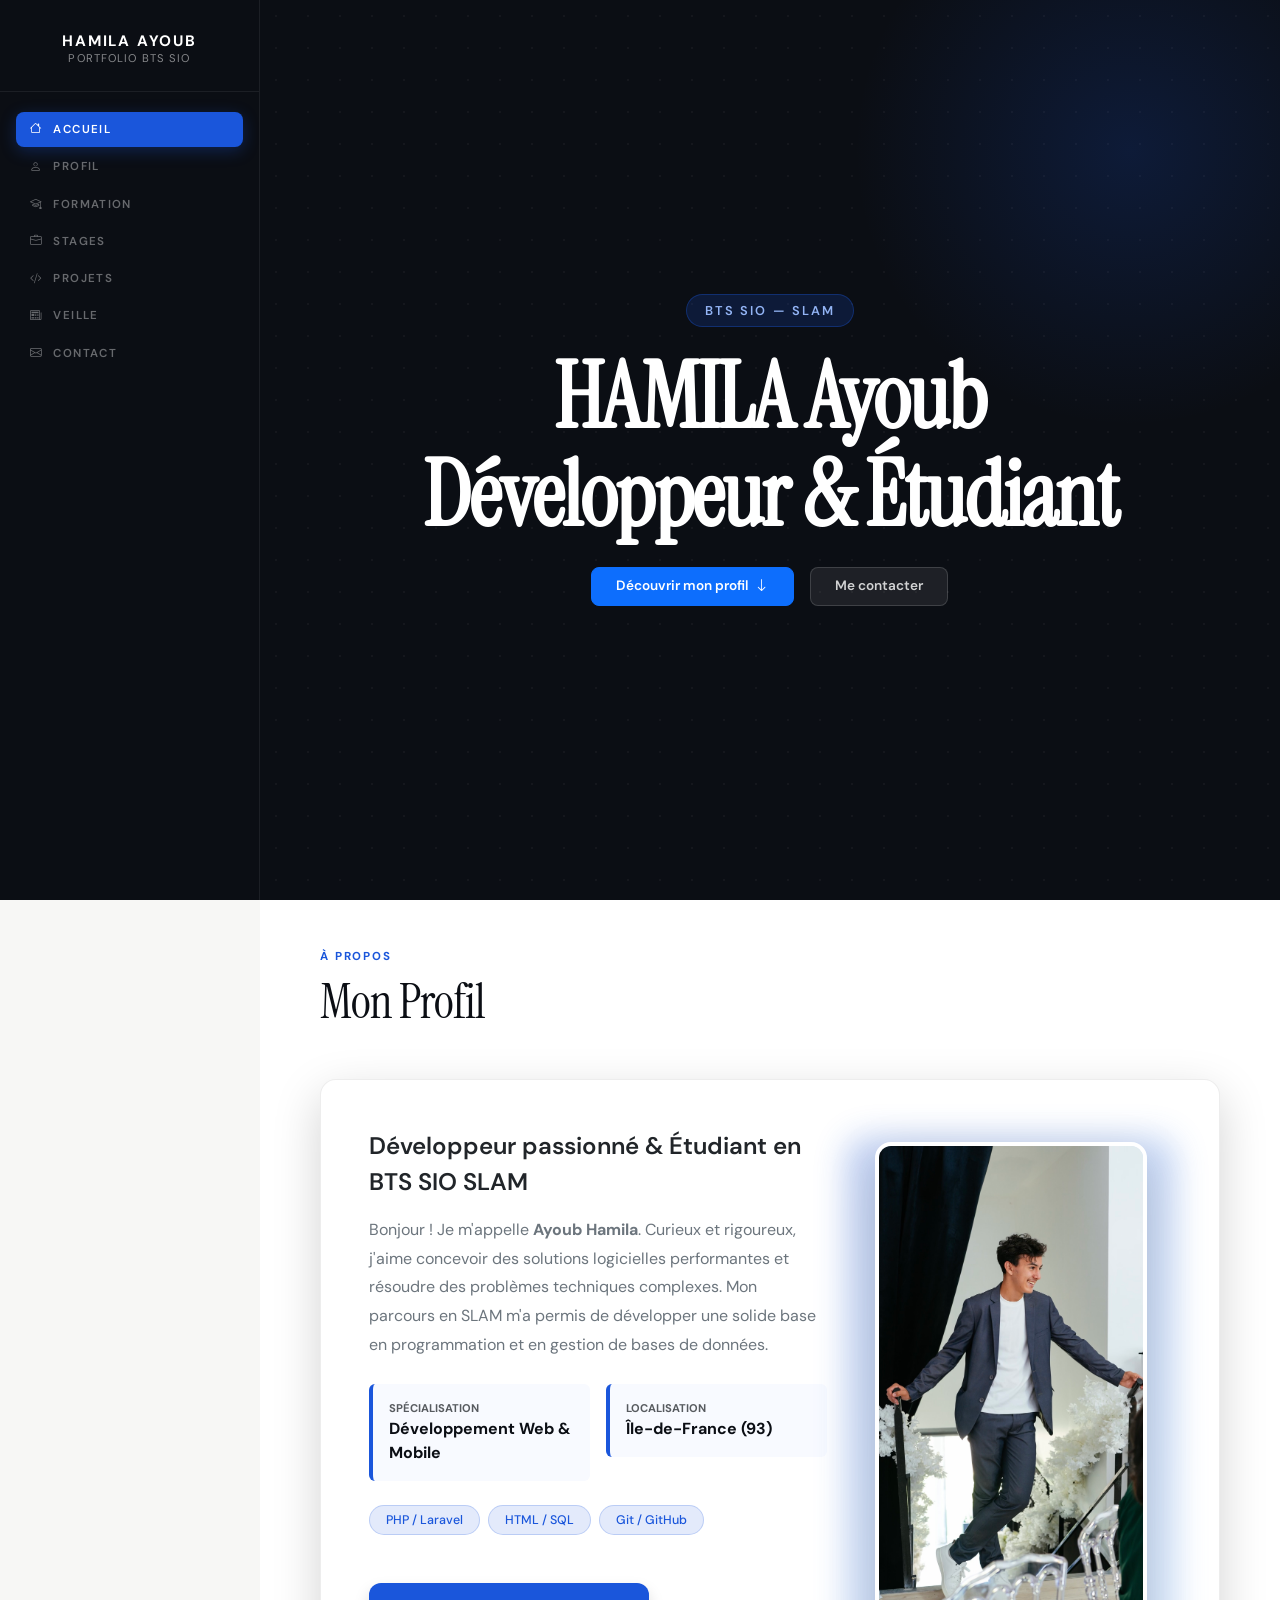
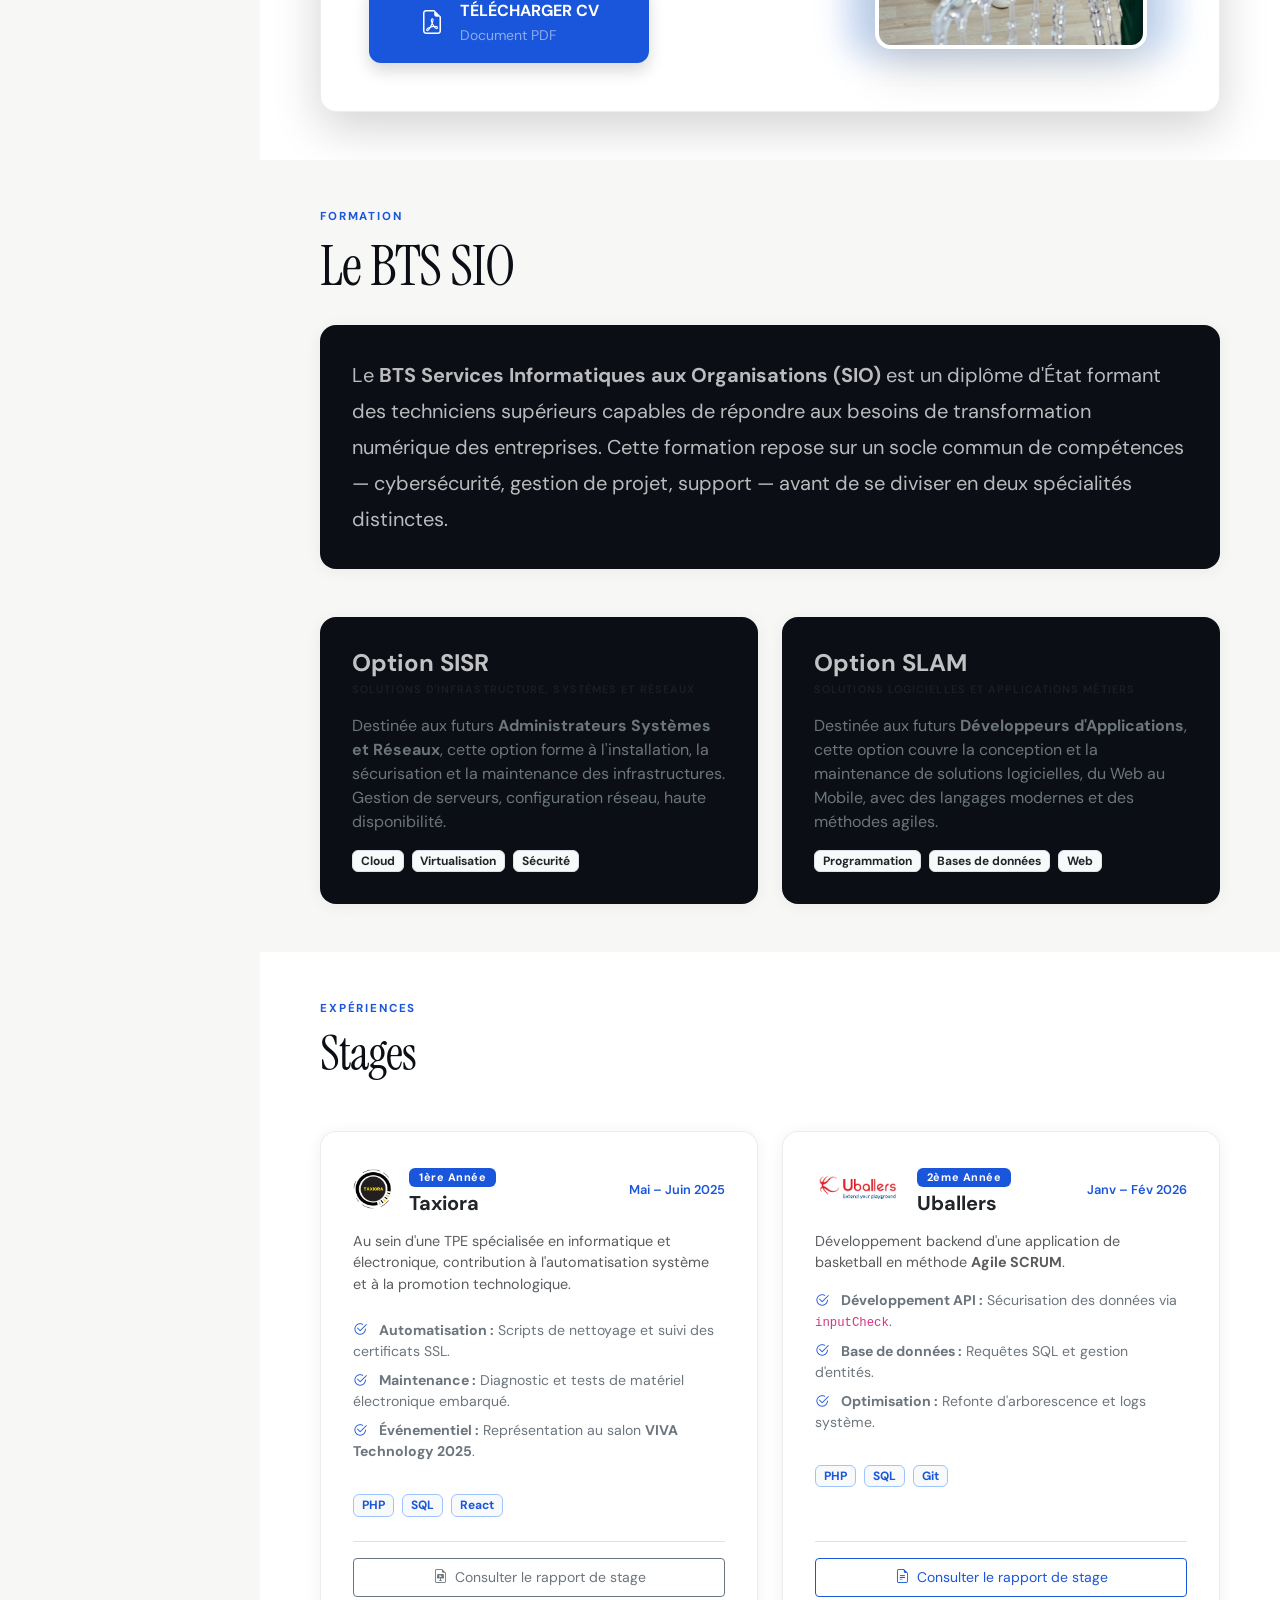
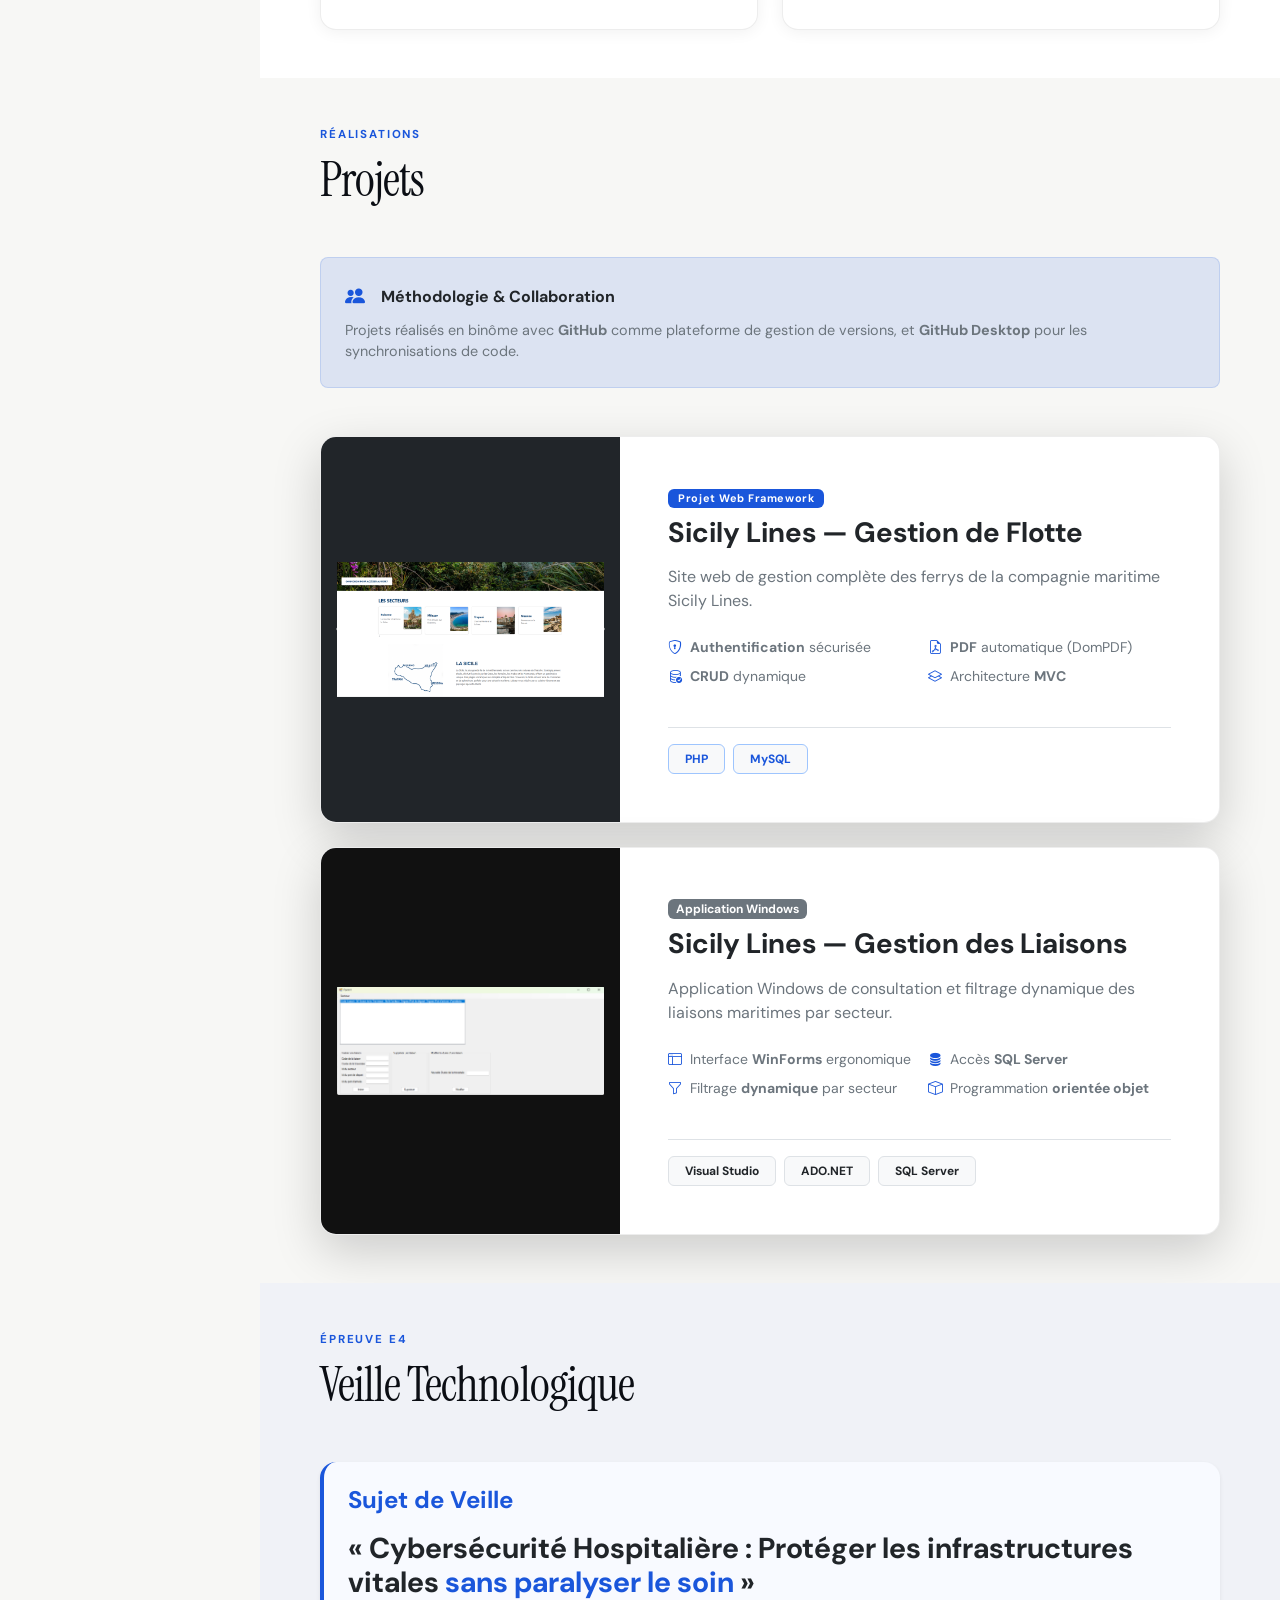
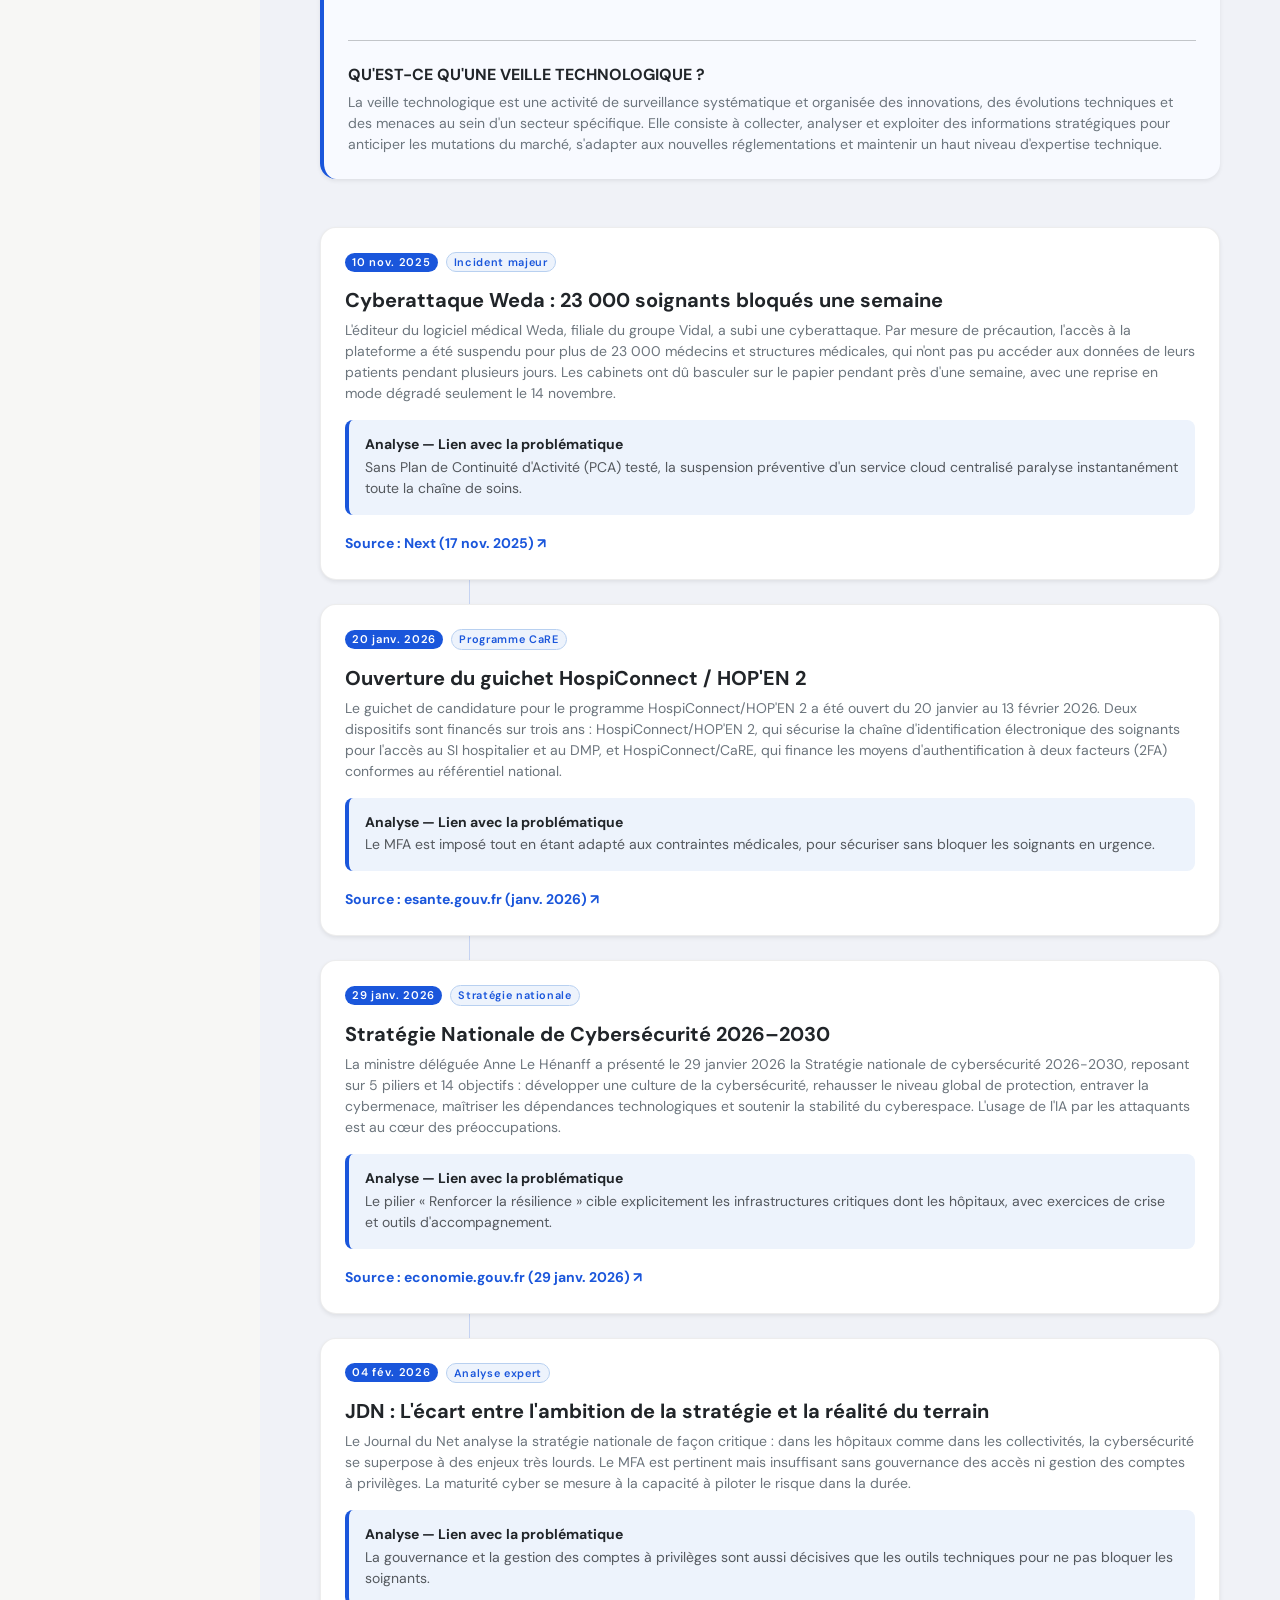
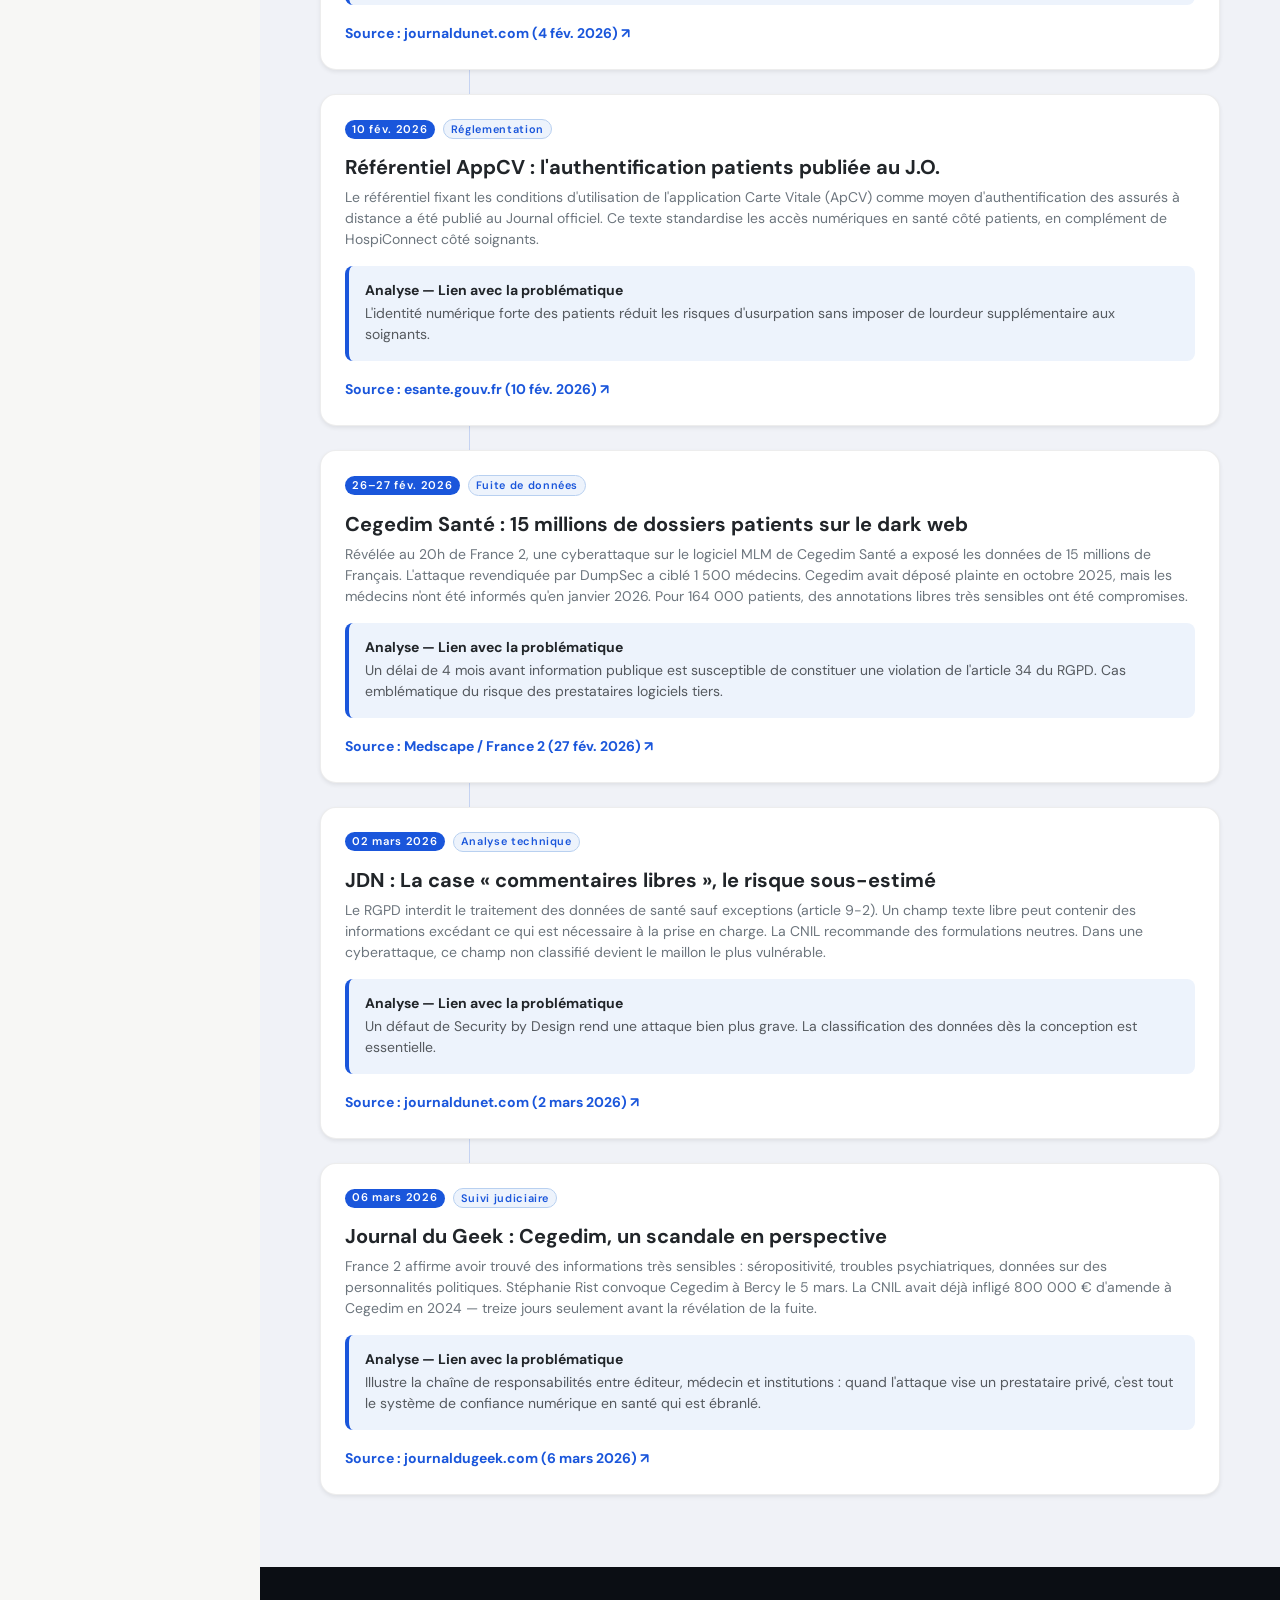
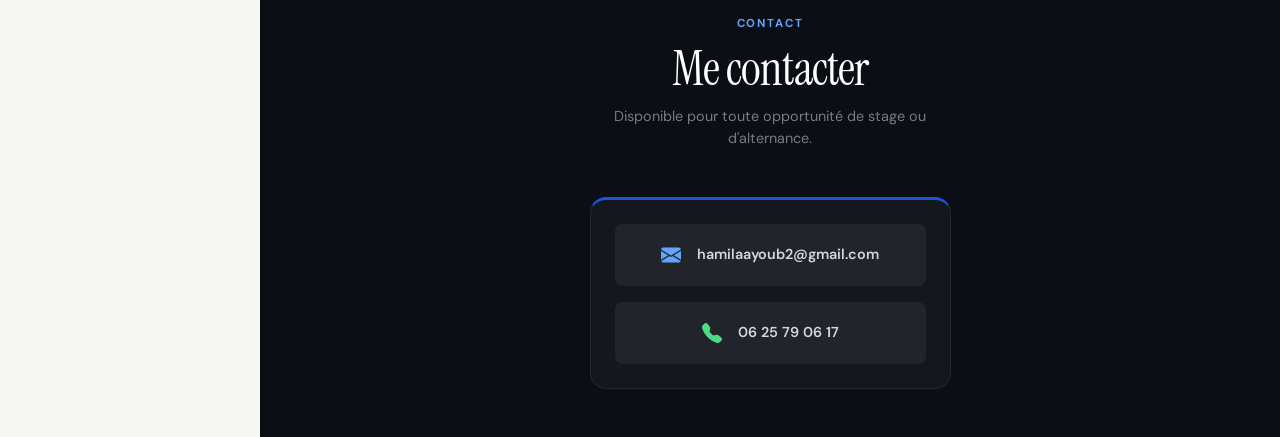
==== index.html @ b9af64cd "Ajout portfolio" ====
<!doctype html>
<html lang="fr">
<head>
    <meta charset="utf-8">
    <meta name="viewport" content="width=device-width, initial-scale=1">
    <title>Ayoub Hamila | Portfolio</title>
    <link href="https://cdn.jsdelivr.net/npm/bootstrap@5.3.3/dist/css/bootstrap.min.css" rel="stylesheet">
    <link rel="stylesheet" href="https://cdn.jsdelivr.net/npm/bootstrap-icons@1.11.3/font/bootstrap-icons.min.css">
    <link rel="stylesheet" href="style1.css">
</head>
<body>

<div class="container-fluid p-0">
    <div class="row g-0">

        <!-- ═══════════ SIDEBAR ═══════════ -->
        <nav class="col-md-3 col-lg-2 sidebar-vertical">
            <div class="p-4 text-center">
                <h2 class="text-white">HAMILA Ayoub</h2>
                <p class="text-white-50 mb-0" style="font-size:0.7rem; letter-spacing:0.1em; text-transform:uppercase;">Portfolio BTS SIO</p>
            </div>
            <ul class="nav flex-column px-3">
                <li class="nav-item"><a href="#accueil"      class="nav-link"><i class="bi bi-house"></i> Accueil</a></li>
                <li class="nav-item"><a href="#profil"       class="nav-link"><i class="bi bi-person"></i> Profil</a></li>
                <li class="nav-item"><a href="#presentation" class="nav-link"><i class="bi bi-mortarboard"></i> Formation</a></li>
                <li class="nav-item"><a href="#stages"       class="nav-link"><i class="bi bi-briefcase"></i> Stages</a></li>
                <li class="nav-item"><a href="#projets"      class="nav-link"><i class="bi bi-code-slash"></i> Projets</a></li>
                <li class="nav-item"><a href="#veille"       class="nav-link"><i class="bi bi-newspaper"></i> Veille</a></li>
                <li class="nav-item"><a href="#contact"      class="nav-link"><i class="bi bi-envelope"></i> Contact</a></li>
            </ul>
        </nav>

        <!-- ═══════════ MAIN ═══════════ -->
        <main class="col-md-9 col-lg-10 main-content">

            <!-- ─── ACCUEIL ─── -->
            <section id="accueil" class="d-flex align-items-center justify-content-center vh-100">
                <div class="text-center">
                    <p class="lead">BTS SIO — SLAM</p>
                    <h1 class="display-2 fw-bold">HAMILA Ayoub</h1>
                    <h1 class="display-2 fw-bold">Développeur & Étudiant</h1>
                    <div class="mt-4 d-flex gap-3 justify-content-center">
                        <a href="#profil" class="btn btn-primary px-4 py-2 rounded-3 fw-semibold" style="font-size:0.85rem;">
                            Découvrir mon profil <i class="bi bi-arrow-down ms-1"></i>
                        </a>
                        <a href="#contact" class="btn px-4 py-2 rounded-3 fw-semibold"
                           style="background:rgba(255,255,255,0.08); color:rgba(255,255,255,0.8); border:1px solid rgba(255,255,255,0.15); font-size:0.85rem;">
                            Me contacter
                        </a>
                    </div>
                </div>
            </section>

            <!-- ─── PROFIL ─── -->
            <section id="profil" class="p-5 section-fade">
                <div class="container">
                    <p class="text-uppercase fw-bold mb-2" style="font-size:0.72rem; letter-spacing:0.16em; color:var(--accent);">À propos</p>
                    <h2 class="display-5 fw-bold mb-5">Mon Profil</h2>

                    <div class="card-custom border-0 shadow-lg p-5 bg-white">
                        <div class="row align-items-center">
                            <div class="col-lg-7">
                                <p class="fs-4 text-dark mb-3 fw-semibold">
                                    Développeur passionné & Étudiant en BTS SIO SLAM
                                </p>
                                <p class="text-secondary leading-relaxed mb-4">
                                    Bonjour ! Je m'appelle <strong>Ayoub Hamila</strong>. Curieux et rigoureux, j'aime concevoir des solutions logicielles performantes et résoudre des problèmes techniques complexes. Mon parcours en SLAM m'a permis de développer une solide base en programmation et en gestion de bases de données.
                                </p>

                                <div class="row g-3 mb-4">
                                    <div class="col-sm-6">
                                        <div class="p-3 border-start border-primary border-4 bg-light rounded">
                                            <small class="text-muted d-block text-uppercase fw-bold" style="font-size:0.7rem;">Spécialisation</small>
                                            <span class="fw-bold">Développement Web & Mobile</span>
                                        </div>
                                    </div>
                                    <div class="col-sm-6">
                                        <div class="p-3 border-start border-primary border-4 bg-light rounded">
                                            <small class="text-muted d-block text-uppercase fw-bold" style="font-size:0.7rem;">Localisation</small>
                                            <span class="fw-bold">Île-de-France (93)</span>
                                        </div>
                                    </div>
                                </div>

                                <div class="mb-5">
                                    <div class="d-flex flex-wrap gap-2">
                                        <span class="badge rounded-pill bg-primary-subtle text-primary border border-primary-subtle px-3 py-2">PHP / Laravel</span>
                                        <span class="badge rounded-pill bg-primary-subtle text-primary border border-primary-subtle px-3 py-2">HTML / SQL</span>
                                        <span class="badge rounded-pill bg-primary-subtle text-primary border border-primary-subtle px-3 py-2">Git / GitHub</span>
                                    </div>
                                </div>

                                <a href="CV_Ayoub_Hamila.pdf" download="CV_Ayoub_Hamila.pdf"
                                   class="p-3 border rounded text-center shadow text-decoration-none btn-cv-custom"
                                   style="width:280px; display:inline-block;">
                                    <div class="d-flex align-items-center justify-content-center">
                                        <i class="bi bi-file-earmark-pdf text-white fs-4 me-3"></i>
                                        <div class="text-start">
                                            <span class="fw-bold d-block text-white fs-6">TÉLÉCHARGER CV</span>
                                            <small class="text-white-50">Document PDF</small>
                                        </div>
                                    </div>
                                </a>
                            </div>

                            <div class="col-lg-5 text-center mt-5 mt-lg-0">
                                <div class="profile-frame">
                                    <img src="DSC05213.jpg" alt="Ayoub Hamila"
                                         class="img-fluid rounded-4 shadow-lg border border-4 border-white"
                                         style="max-width:85%; height:auto;">
                                </div>
                            </div>
                        </div>
                    </div>
                </div>
            </section>

            <!-- ─── PRÉSENTATION ─── -->
            <section id="presentation" class="p-5 section-fade">
                <div class="container">
                    <p class="text-uppercase fw-bold mb-2" style="font-size:0.72rem; letter-spacing:0.16em; color:var(--accent);">Formation</p>
                    <h2 class="display-4 fw-bold mb-4">Le BTS SIO</h2>

                    <div class="card-custom mb-5">
                        <p class="fs-5 leading-relaxed mb-0">
                            Le <strong>BTS Services Informatiques aux Organisations (SIO)</strong> est un diplôme d'État formant des techniciens supérieurs capables de répondre aux besoins de transformation numérique des entreprises. Cette formation repose sur un socle commun de compétences — cybersécurité, gestion de projet, support — avant de se diviser en deux spécialités distinctes.
                        </p>
                    </div>

                    <div class="row g-4">
                        <div class="col-md-6">
                            <div class="card-custom h-100 border-start border-primary border-5">
                                <h3 class="h4 fw-bold mb-1">Option SISR</h3>
                                <p class="text-muted small mb-3 text-uppercase fw-semibold" style="font-size:0.68rem; letter-spacing:0.1em;">Solutions d'Infrastructure, Systèmes et Réseaux</p>
                                <p class="text-secondary">
                                    Destinée aux futurs <strong>Administrateurs Systèmes et Réseaux</strong>, cette option forme à l'installation, la sécurisation et la maintenance des infrastructures. Gestion de serveurs, configuration réseau, haute disponibilité.
                                </p>
                                <div class="mt-3 d-flex flex-wrap gap-2">
                                    <span class="badge bg-light text-dark border">Cloud</span>
                                    <span class="badge bg-light text-dark border">Virtualisation</span>
                                    <span class="badge bg-light text-dark border">Sécurité</span>
                                </div>
                            </div>
                        </div>
                        <div class="col-md-6">
                            <div class="card-custom h-100 border-start border-info border-5">
                                <h3 class="h4 fw-bold mb-1">Option SLAM</h3>
                                <p class="text-muted small mb-3 text-uppercase fw-semibold" style="font-size:0.68rem; letter-spacing:0.1em;">Solutions Logicielles et Applications Métiers</p>
                                <p class="text-secondary">
                                    Destinée aux futurs <strong>Développeurs d'Applications</strong>, cette option couvre la conception et la maintenance de solutions logicielles, du Web au Mobile, avec des langages modernes et des méthodes agiles.
                                </p>
                                <div class="mt-3 d-flex flex-wrap gap-2">
                                    <span class="badge bg-light text-dark border">Programmation</span>
                                    <span class="badge bg-light text-dark border">Bases de données</span>
                                    <span class="badge bg-light text-dark border">Web</span>
                                </div>
                            </div>
                        </div>
                    </div>
                </div>
            </section>

            <!-- ─── STAGES ─── -->
            <section id="stages" class="p-5 section-fade">
                <div class="container">
                    <p class="text-uppercase fw-bold mb-2" style="font-size:0.72rem; letter-spacing:0.16em; color:var(--accent);">Expériences</p>
                    <h2 class="display-5 fw-bold mb-5">Stages</h2>

                    <div class="row g-4">
                        <!-- Stage 1 -->
                        <div class="col-lg-6">
                            <div class="card-custom h-100 d-flex flex-column">
                                <div class="d-flex justify-content-between align-items-center mb-3">
                                    <div class="d-flex align-items-center gap-3">
                                        <img src="taxiora.png" alt="Taxiora" style="height:40px; width:auto; object-fit:contain;">
                                        <div>
                                            <span class="badge bg-primary mb-1">1ère Année</span>
                                            <h3 class="h5 fw-bold text-dark m-0">Taxiora</h3>
                                        </div>
                                    </div>
                                    <span class="text-primary fw-semibold" style="font-size:0.8rem;">Mai – Juin 2025</span>
                                </div>

                                <p class="text-muted mb-4" style="font-size:0.9rem;">
                                    Au sein d'une TPE spécialisée en informatique et électronique, contribution à l'automatisation système et à la promotion technologique.
                                </p>

                                <ul class="list-unstyled mb-4">
                                    <li class="mb-2 text-secondary" style="font-size:0.88rem;">
                                        <i class="bi bi-check2-circle text-primary me-2"></i>
                                        <strong>Automatisation :</strong> Scripts de nettoyage et suivi des certificats SSL.
                                    </li>
                                    <li class="mb-2 text-secondary" style="font-size:0.88rem;">
                                        <i class="bi bi-check2-circle text-primary me-2"></i>
                                        <strong>Maintenance :</strong> Diagnostic et tests de matériel électronique embarqué.
                                    </li>
                                    <li class="mb-2 text-secondary" style="font-size:0.88rem;">
                                        <i class="bi bi-check2-circle text-primary me-2"></i>
                                        <strong>Événementiel :</strong> Représentation au salon <strong>VIVA Technology 2025</strong>.
                                    </li>
                                </ul>

                                <div class="mb-4 d-flex flex-wrap gap-2">
                                    <span class="badge bg-light text-primary border border-primary-subtle px-2">PHP</span>
                                    <span class="badge bg-light text-primary border border-primary-subtle px-2">SQL</span>
                                    <span class="badge bg-light text-primary border border-primary-subtle px-2">React</span>
                                </div>

                                <div class="mt-auto pt-3 border-top">
                                    <a href="Presentation_Stage1_Ayoub.pdf" target="_blank"
                                       class="btn btn-outline-secondary btn-sm w-100 d-flex align-items-center justify-content-center gap-2 py-2">
                                        <i class="bi bi-file-earmark-slides"></i>
                                        Consulter le rapport de stage
                                    </a>
                                </div>
                            </div>
                        </div>

                        <!-- Stage 2 -->
                        <div class="col-lg-6">
                            <div class="card-custom h-100 d-flex flex-column">
                                <div class="d-flex justify-content-between align-items-center mb-3">
                                    <div class="d-flex align-items-center gap-3">
                                        <img src="uballers.png" alt="Uballers" style="height:40px; width:auto; object-fit:contain;">
                                        <div>
                                            <span class="badge bg-primary mb-1">2ème Année</span>
                                            <h3 class="h5 fw-bold text-dark m-0">Uballers</h3>
                                        </div>
                                    </div>
                                    <span class="text-primary fw-semibold" style="font-size:0.8rem;">Janv – Fév 2026</span>
                                </div>

                                <p class="text-muted mb-3" style="font-size:0.9rem;">
                                    Développement backend d'une application de basketball en méthode <strong>Agile SCRUM</strong>.
                                </p>

                                <ul class="list-unstyled mb-4">
                                    <li class="mb-2 text-secondary" style="font-size:0.88rem;">
                                        <i class="bi bi-check2-circle text-primary me-2"></i>
                                        <strong>Développement API :</strong> Sécurisation des données via <code>inputCheck</code>.
                                    </li>
                                    <li class="mb-2 text-secondary" style="font-size:0.88rem;">
                                        <i class="bi bi-check2-circle text-primary me-2"></i>
                                        <strong>Base de données :</strong> Requêtes SQL et gestion d'entités.
                                    </li>
                                    <li class="mb-2 text-secondary" style="font-size:0.88rem;">
                                        <i class="bi bi-check2-circle text-primary me-2"></i>
                                        <strong>Optimisation :</strong> Refonte d'arborescence et logs système.
                                    </li>
                                </ul>

                                <div class="mb-4 d-flex flex-wrap gap-2">
                                    <span class="badge bg-light text-primary border border-primary-subtle px-2">PHP</span>
                                    <span class="badge bg-light text-primary border border-primary-subtle px-2">SQL</span>
                                    <span class="badge bg-light text-primary border border-primary-subtle px-2">Git</span>
                                </div>

                                <div class="mt-auto pt-3 border-top">
                                    <a href="Rapport_de_stage2_Ayoub.pdf" target="_blank"
                                       class="btn btn-outline-primary btn-sm w-100 d-flex align-items-center justify-content-center gap-2 py-2">
                                        <i class="bi bi-file-earmark-text"></i>
                                        Consulter le rapport de stage
                                    </a>
                                </div>
                            </div>
                        </div>
                    </div>
                </div>
            </section>

            <!-- ─── PROJETS ─── -->
            <section id="projets" class="p-5 section-fade">
                <div class="container">
                    <p class="text-uppercase fw-bold mb-2" style="font-size:0.72rem; letter-spacing:0.16em; color:var(--accent);">Réalisations</p>
                    <h2 class="display-5 fw-bold mb-5">Projets</h2>

                    <!-- Bandeau collaboration -->
                    <div class="p-4 rounded-3 mb-5" style="background:var(--accent-soft); border:1px solid rgba(26,86,219,0.15);">
                        <div class="d-flex align-items-center gap-3 mb-2">
                            <i class="bi bi-people-fill text-primary fs-5"></i>
                            <h3 class="h6 fw-bold text-dark m-0">Méthodologie & Collaboration</h3>
                        </div>
                        <p class="text-secondary mb-0" style="font-size:0.9rem;">
                            Projets réalisés en binôme avec <strong>GitHub</strong> comme plateforme de gestion de versions, et <strong>GitHub Desktop</strong> pour les synchronisations de code.
                        </p>
                    </div>

                    <!-- Projet 1 -->
                    <div class="card-custom border-0 shadow-lg overflow-hidden mb-4" style="padding:0;">
                        <div class="row g-0">
                            <div class="col-lg-4 bg-dark p-0 d-flex flex-column justify-content-center" style="min-height:380px;">
                                <div id="carouselProject1" class="carousel slide h-100" data-bs-ride="carousel">
                                    <div class="carousel-inner h-100">
                                        <div class="carousel-item active h-100">
                                            <div class="d-flex align-items-center justify-content-center h-100 p-3">
                                                <img src="accueil.png" class="img-fluid" style="max-height:100%; width:auto; object-fit:contain;" alt="Accueil">
                                            </div>
                                        </div>
                                        <div class="carousel-item h-100">
                                            <div class="d-flex align-items-center justify-content-center h-100 p-3">
                                                <img src="login.png" class="img-fluid" style="max-height:100%; width:auto; object-fit:contain;" alt="Login">
                                            </div>
                                        </div>
                                        <div class="carousel-item h-100">
                                            <div class="d-flex align-items-center justify-content-center h-100 p-3">
                                                <img src="ferrys.png" class="img-fluid" style="max-height:100%; width:auto; object-fit:contain;" alt="Ferrys">
                                            </div>
                                        </div>
                                        <div class="carousel-item h-100">
                                            <div class="d-flex align-items-center justify-content-center h-100 p-3">
                                                <img src="ajout.png" class="img-fluid" style="max-height:100%; width:auto; object-fit:contain;" alt="Ajout">
                                            </div>
                                        </div>
                                    </div>
                                    <button class="carousel-control-prev" type="button" data-bs-target="#carouselProject1" data-bs-slide="prev">
                                        <span class="carousel-control-prev-icon"></span>
                                    </button>
                                    <button class="carousel-control-next" type="button" data-bs-target="#carouselProject1" data-bs-slide="next">
                                        <span class="carousel-control-next-icon"></span>
                                    </button>
                                </div>
                            </div>
                            <div class="col-lg-8 p-4 p-lg-5">
                                <span class="badge bg-primary mb-2">Projet Web Framework</span>
                                <h3 class="fw-bold text-dark mb-3">Sicily Lines — Gestion de Flotte</h3>
                                <p class="text-secondary mb-4">
                                    Site web de gestion complète des ferrys de la compagnie maritime Sicily Lines.
                                </p>
                                <div class="row g-3 mb-4">
                                    <div class="col-md-6">
                                        <ul class="list-unstyled small text-secondary">
                                            <li class="mb-2"><i class="bi bi-shield-lock text-primary me-2"></i><strong>Authentification</strong> sécurisée</li>
                                            <li class="mb-2"><i class="bi bi-database-check text-primary me-2"></i><strong>CRUD</strong> dynamique</li>
                                        </ul>
                                    </div>
                                    <div class="col-md-6">
                                        <ul class="list-unstyled small text-secondary">
                                            <li class="mb-2"><i class="bi bi-file-earmark-pdf text-primary me-2"></i><strong>PDF</strong> automatique (DomPDF)</li>
                                            <li class="mb-2"><i class="bi bi-layers text-primary me-2"></i>Architecture <strong>MVC</strong></li>
                                        </ul>
                                    </div>
                                </div>
                                <div class="d-flex flex-wrap gap-2 pt-3 border-top">
                                    <span class="badge bg-light text-primary border border-primary-subtle px-3 py-2">PHP</span>
                                    <span class="badge bg-light text-primary border border-primary-subtle px-3 py-2">MySQL</span>
                                </div>
                            </div>
                        </div>
                    </div>

                    <!-- Projet 2 -->
                    <div class="card-custom border-0 shadow-lg overflow-hidden" style="padding:0;">
                        <div class="row g-0">
                            <div class="col-lg-4 bg-dark p-0 d-flex flex-column justify-content-center" style="min-height:380px; background:#111 !important;">
                                <div id="carouselProject2" class="carousel slide h-100" data-bs-ride="carousel">
                                    <div class="carousel-inner h-100">
                                        <div class="carousel-item active h-100">
                                            <div class="d-flex align-items-center justify-content-center h-100 p-3">
                                                <img src="winForms.png" class="img-fluid" style="max-height:100%; width:auto; object-fit:contain;" alt="WinForms">
                                            </div>
                                        </div>
                                    </div>
                                </div>
                            </div>
                            <div class="col-lg-8 p-4 p-lg-5">
                                <span class="badge bg-secondary mb-2">Application Windows</span>
                                <h3 class="fw-bold text-dark mb-3">Sicily Lines — Gestion des Liaisons</h3>
                                <p class="text-secondary mb-4">
                                    Application Windows de consultation et filtrage dynamique des liaisons maritimes par secteur.
                                </p>
                                <div class="row g-3 mb-4">
                                    <div class="col-md-6">
                                        <ul class="list-unstyled small text-secondary">
                                            <li class="mb-2"><i class="bi bi-window-sidebar text-primary me-2"></i>Interface <strong>WinForms</strong> ergonomique</li>
                                            <li class="mb-2"><i class="bi bi-funnel text-primary me-2"></i>Filtrage <strong>dynamique</strong> par secteur</li>
                                        </ul>
                                    </div>
                                    <div class="col-md-6">
                                        <ul class="list-unstyled small text-secondary">
                                            <li class="mb-2"><i class="bi bi-database-fill text-primary me-2"></i>Accès <strong>SQL Server</strong></li>
                                            <li class="mb-2"><i class="bi bi-box text-primary me-2"></i>Programmation <strong>orientée objet</strong></li>
                                        </ul>
                                    </div>
                                </div>
                                <div class="d-flex flex-wrap gap-2 pt-3 border-top">
                                    <span class="badge bg-light text-dark border px-3 py-2">Visual Studio</span>
                                    <span class="badge bg-light text-dark border px-3 py-2">ADO.NET</span>
                                    <span class="badge bg-light text-dark border px-3 py-2">SQL Server</span>
                                </div>
                            </div>
                        </div>
                    </div>
                </div>
            </section>

            <!-- ─── VEILLE ─── -->
            <section id="veille" class="p-5 bg-light section-fade">
                <div class="container">
                    <p class="text-uppercase fw-bold mb-2" style="font-size:0.72rem; letter-spacing:0.16em; color:var(--accent);">Épreuve E4</p>
                    <h2 class="display-5 fw-bold mb-5">Veille Technologique</h2>
                    <div class="row g-4 mb-5">
                        <div class="col-lg-12">
                            <div class="card border-0 shadow-sm p-4 h-100 bg-white border-start border-primary border-4">
                                <h2 class="h4 fw-bold text-primary mb-3">Sujet de Veille</h2>
                                <p class="display-6 fw-bold text-dark mb-3" style="font-size:1.8rem;">
                                    « Cybersécurité Hospitalière : Protéger les infrastructures vitales <span class="text-primary">sans paralyser le soin</span> »
                                </p>
                                <hr class="my-4">
                                <h3 class="h6 fw-bold text-dark text-uppercase">Qu'est-ce qu'une veille technologique ?</h3>
                                <p class="text-secondary small mb-0">
                                    La veille technologique est une activité de surveillance systématique et organisée des innovations, des évolutions techniques et des menaces au sein d'un secteur spécifique. Elle consiste à collecter, analyser et exploiter des informations stratégiques pour anticiper les mutations du marché, s'adapter aux nouvelles réglementations et maintenir un haut niveau d'expertise technique.
                                </p>
                            </div>
                        </div>
                    </div>

                    <div class="timeline">

    <!-- SOURCE 1 -->
    <div class="card border-0 shadow-sm mb-4 overflow-hidden">
        <div class="p-4">
            <div class="d-flex align-items-center gap-2 mb-3">
                <span class="badge rounded-pill text-white fw-semibold" style="background:#1a56db; font-size:0.7rem; letter-spacing:0.06em;">10 nov. 2025</span>
                <span class="badge rounded-pill fw-semibold" style="background:#edf3fc; color:#1a56db; border:1px solid #b8d0f0; font-size:0.68rem; letter-spacing:0.06em;">Incident majeur</span>
            </div>
            <h3 class="h5 fw-bold mb-2">Cyberattaque Weda : 23 000 soignants bloqués une semaine</h3>
            <p class="text-secondary small">
                L'éditeur du logiciel médical Weda, filiale du groupe Vidal, a subi une cyberattaque. Par mesure de précaution, l'accès à la plateforme a été suspendu pour plus de 23 000 médecins et structures médicales, qui n'ont pas pu accéder aux données de leurs patients pendant plusieurs jours. Les cabinets ont dû basculer sur le papier pendant près d'une semaine, avec une reprise en mode dégradé seulement le 14 novembre.
            </p>
            <div class="p-3 rounded-3 border-start border-4 mb-3" style="background:#edf3fc; border-left-color:#1a56db !important;">
                <h4 class="h6 fw-bold text-dark mb-1 small">Analyse — Lien avec la problématique</h4>
                <p class="text-muted small m-0">Sans Plan de Continuité d'Activité (PCA) testé, la suspension préventive d'un service cloud centralisé paralyse instantanément toute la chaîne de soins.</p>
            </div>
            <a href="https://next.ink/209097/weda-une-cyberattaque-et-une-semaine-de-galere-pour-23-000-medecins/" target="_blank" class="small text-decoration-none fw-bold" style="color:#1a56db;">Source : Next (17 nov. 2025) ↗</a>
        </div>
    </div>

    <!-- SOURCE 2 -->
    <div class="card border-0 shadow-sm mb-4 overflow-hidden">
        <div class="p-4">
            <div class="d-flex align-items-center gap-2 mb-3">
                <span class="badge rounded-pill text-white fw-semibold" style="background:#1a56db; font-size:0.7rem; letter-spacing:0.06em;">20 janv. 2026</span>
                <span class="badge rounded-pill fw-semibold" style="background:#edf3fc; color:#1a56db; border:1px solid #b8d0f0; font-size:0.68rem; letter-spacing:0.06em;">Programme CaRE</span>
            </div>
            <h3 class="h5 fw-bold mb-2">Ouverture du guichet HospiConnect / HOP'EN 2</h3>
            <p class="text-secondary small">
                Le guichet de candidature pour le programme HospiConnect/HOP'EN 2 a été ouvert du 20 janvier au 13 février 2026. Deux dispositifs sont financés sur trois ans : HospiConnect/HOP'EN 2, qui sécurise la chaîne d'identification électronique des soignants pour l'accès au SI hospitalier et au DMP, et HospiConnect/CaRE, qui finance les moyens d'authentification à deux facteurs (2FA) conformes au référentiel national.
            </p>
            <div class="p-3 rounded-3 border-start border-4 mb-3" style="background:#edf3fc; border-left-color:#1a56db !important;">
                <h4 class="h6 fw-bold text-dark mb-1 small">Analyse — Lien avec la problématique</h4>
                <p class="text-muted small m-0">Le MFA est imposé tout en étant adapté aux contraintes médicales, pour sécuriser sans bloquer les soignants en urgence.</p>
            </div>
            <a href="https://esante.gouv.fr/strategie-nationale/cybersecurite/axe-4" target="_blank" class="small text-decoration-none fw-bold" style="color:#1a56db;">Source : esante.gouv.fr (janv. 2026) ↗</a>
        </div>
    </div>

    <!-- SOURCE 3 -->
    <div class="card border-0 shadow-sm mb-4 overflow-hidden">
        <div class="p-4">
            <div class="d-flex align-items-center gap-2 mb-3">
                <span class="badge rounded-pill text-white fw-semibold" style="background:#1a56db; font-size:0.7rem; letter-spacing:0.06em;">29 janv. 2026</span>
                <span class="badge rounded-pill fw-semibold" style="background:#edf3fc; color:#1a56db; border:1px solid #b8d0f0; font-size:0.68rem; letter-spacing:0.06em;">Stratégie nationale</span>
            </div>
            <h3 class="h5 fw-bold mb-2">Stratégie Nationale de Cybersécurité 2026–2030</h3>
            <p class="text-secondary small">
                La ministre déléguée Anne Le Hénanff a présenté le 29 janvier 2026 la Stratégie nationale de cybersécurité 2026-2030, reposant sur 5 piliers et 14 objectifs : développer une culture de la cybersécurité, rehausser le niveau global de protection, entraver la cybermenace, maîtriser les dépendances technologiques et soutenir la stabilité du cyberespace. L'usage de l'IA par les attaquants est au cœur des préoccupations.
            </p>
            <div class="p-3 rounded-3 border-start border-4 mb-3" style="background:#edf3fc; border-left-color:#1a56db !important;">
                <h4 class="h6 fw-bold text-dark mb-1 small">Analyse — Lien avec la problématique</h4>
                <p class="text-muted small m-0">Le pilier « Renforcer la résilience » cible explicitement les infrastructures critiques dont les hôpitaux, avec exercices de crise et outils d'accompagnement.</p>
            </div>
            <a href="https://www.economie.gouv.fr/actualites/cybersecurite-la-strategie-nationale-2026-2030-devoilee" target="_blank" class="small text-decoration-none fw-bold" style="color:#1a56db;">Source : economie.gouv.fr (29 janv. 2026) ↗</a>
        </div>
    </div>

    <!-- SOURCE 4 -->
    <div class="card border-0 shadow-sm mb-4 overflow-hidden">
        <div class="p-4">
            <div class="d-flex align-items-center gap-2 mb-3">
                <span class="badge rounded-pill text-white fw-semibold" style="background:#1a56db; font-size:0.7rem; letter-spacing:0.06em;">04 fév. 2026</span>
                <span class="badge rounded-pill fw-semibold" style="background:#edf3fc; color:#1a56db; border:1px solid #b8d0f0; font-size:0.68rem; letter-spacing:0.06em;">Analyse expert</span>
            </div>
            <h3 class="h5 fw-bold mb-2">JDN : L'écart entre l'ambition de la stratégie et la réalité du terrain</h3>
            <p class="text-secondary small">
                Le Journal du Net analyse la stratégie nationale de façon critique : dans les hôpitaux comme dans les collectivités, la cybersécurité se superpose à des enjeux très lourds. Le MFA est pertinent mais insuffisant sans gouvernance des accès ni gestion des comptes à privilèges. La maturité cyber se mesure à la capacité à piloter le risque dans la durée.
            </p>
            <div class="p-3 rounded-3 border-start border-4 mb-3" style="background:#edf3fc; border-left-color:#1a56db !important;">
                <h4 class="h6 fw-bold text-dark mb-1 small">Analyse — Lien avec la problématique</h4>
                <p class="text-muted small m-0">La gouvernance et la gestion des comptes à privilèges sont aussi décisives que les outils techniques pour ne pas bloquer les soignants.</p>
            </div>
            <a href="https://www.journaldunet.com/cybersecurite/1547757-strategie-nationale-cybersecurite-2026-2030" target="_blank" class="small text-decoration-none fw-bold" style="color:#1a56db;">Source : journaldunet.com (4 fév. 2026) ↗</a>
        </div>
    </div>

    <!-- SOURCE 5 -->
    <div class="card border-0 shadow-sm mb-4 overflow-hidden">
        <div class="p-4">
            <div class="d-flex align-items-center gap-2 mb-3">
                <span class="badge rounded-pill text-white fw-semibold" style="background:#1a56db; font-size:0.7rem; letter-spacing:0.06em;">10 fév. 2026</span>
                <span class="badge rounded-pill fw-semibold" style="background:#edf3fc; color:#1a56db; border:1px solid #b8d0f0; font-size:0.68rem; letter-spacing:0.06em;">Réglementation</span>
            </div>
            <h3 class="h5 fw-bold mb-2">Référentiel AppCV : l'authentification patients publiée au J.O.</h3>
            <p class="text-secondary small">
                Le référentiel fixant les conditions d'utilisation de l'application Carte Vitale (ApCV) comme moyen d'authentification des assurés à distance a été publié au Journal officiel. Ce texte standardise les accès numériques en santé côté patients, en complément de HospiConnect côté soignants.
            </p>
            <div class="p-3 rounded-3 border-start border-4 mb-3" style="background:#edf3fc; border-left-color:#1a56db !important;">
                <h4 class="h6 fw-bold text-dark mb-1 small">Analyse — Lien avec la problématique</h4>
                <p class="text-muted small m-0">L'identité numérique forte des patients réduit les risques d'usurpation sans imposer de lourdeur supplémentaire aux soignants.</p>
            </div>
            <a href="https://esante.gouv.fr/strategie-nationale/cybersecurite" target="_blank" class="small text-decoration-none fw-bold" style="color:#1a56db;">Source : esante.gouv.fr (10 fév. 2026) ↗</a>
        </div>
    </div>

    <!-- SOURCE 6 -->
    <div class="card border-0 shadow-sm mb-4 overflow-hidden">
        <div class="p-4">
            <div class="d-flex align-items-center gap-2 mb-3">
                <span class="badge rounded-pill text-white fw-semibold" style="background:#1a56db; font-size:0.7rem; letter-spacing:0.06em;">26–27 fév. 2026</span>
                <span class="badge rounded-pill fw-semibold" style="background:#edf3fc; color:#1a56db; border:1px solid #b8d0f0; font-size:0.68rem; letter-spacing:0.06em;">Fuite de données</span>
            </div>
            <h3 class="h5 fw-bold mb-2">Cegedim Santé : 15 millions de dossiers patients sur le dark web</h3>
            <p class="text-secondary small">
                Révélée au 20h de France 2, une cyberattaque sur le logiciel MLM de Cegedim Santé a exposé les données de 15 millions de Français. L'attaque revendiquée par DumpSec a ciblé 1 500 médecins. Cegedim avait déposé plainte en octobre 2025, mais les médecins n'ont été informés qu'en janvier 2026. Pour 164 000 patients, des annotations libres très sensibles ont été compromises.
            </p>
            <div class="p-3 rounded-3 border-start border-4 mb-3" style="background:#edf3fc; border-left-color:#1a56db !important;">
                <h4 class="h6 fw-bold text-dark mb-1 small">Analyse — Lien avec la problématique</h4>
                <p class="text-muted small m-0">Un délai de 4 mois avant information publique est susceptible de constituer une violation de l'article 34 du RGPD. Cas emblématique du risque des prestataires logiciels tiers.</p>
            </div>
            <a href="https://francais.medscape.com/viewarticle/fuite-massive-donn%C3%A9es-apr%C3%A8s-cyberattaque-2026a100068t" target="_blank" class="small text-decoration-none fw-bold" style="color:#1a56db;">Source : Medscape / France 2 (27 fév. 2026) ↗</a>
        </div>
    </div>

    <!-- SOURCE 7 -->
    <div class="card border-0 shadow-sm mb-4 overflow-hidden">
        <div class="p-4">
            <div class="d-flex align-items-center gap-2 mb-3">
                <span class="badge rounded-pill text-white fw-semibold" style="background:#1a56db; font-size:0.7rem; letter-spacing:0.06em;">02 mars 2026</span>
                <span class="badge rounded-pill fw-semibold" style="background:#edf3fc; color:#1a56db; border:1px solid #b8d0f0; font-size:0.68rem; letter-spacing:0.06em;">Analyse technique</span>
            </div>
            <h3 class="h5 fw-bold mb-2">JDN : La case « commentaires libres », le risque sous-estimé</h3>
            <p class="text-secondary small">
                Le RGPD interdit le traitement des données de santé sauf exceptions (article 9-2). Un champ texte libre peut contenir des informations excédant ce qui est nécessaire à la prise en charge. La CNIL recommande des formulations neutres. Dans une cyberattaque, ce champ non classifié devient le maillon le plus vulnérable.
            </p>
            <div class="p-3 rounded-3 border-start border-4 mb-3" style="background:#edf3fc; border-left-color:#1a56db !important;">
                <h4 class="h6 fw-bold text-dark mb-1 small">Analyse — Lien avec la problématique</h4>
                <p class="text-muted small m-0">Un défaut de Security by Design rend une attaque bien plus grave. La classification des données dès la conception est essentielle.</p>
            </div>
            <a href="https://www.journaldunet.com/cybersecurite/1548393-cyberattaque-chez-cegedim-la-case-commentaires-le-risque-que-les-entreprises-sous-estiment/" target="_blank" class="small text-decoration-none fw-bold" style="color:#1a56db;">Source : journaldunet.com (2 mars 2026) ↗</a>
        </div>
    </div>

    <!-- SOURCE 8 -->
    <div class="card border-0 shadow-sm mb-4 overflow-hidden">
        <div class="p-4">
            <div class="d-flex align-items-center gap-2 mb-3">
                <span class="badge rounded-pill text-white fw-semibold" style="background:#1a56db; font-size:0.7rem; letter-spacing:0.06em;">06 mars 2026</span>
                <span class="badge rounded-pill fw-semibold" style="background:#edf3fc; color:#1a56db; border:1px solid #b8d0f0; font-size:0.68rem; letter-spacing:0.06em;">Suivi judiciaire</span>
            </div>
            <h3 class="h5 fw-bold mb-2">Journal du Geek : Cegedim, un scandale en perspective</h3>
            <p class="text-secondary small">
                France 2 affirme avoir trouvé des informations très sensibles : séropositivité, troubles psychiatriques, données sur des personnalités politiques. Stéphanie Rist convoque Cegedim à Bercy le 5 mars. La CNIL avait déjà infligé 800 000 € d'amende à Cegedim en 2024 — treize jours seulement avant la révélation de la fuite.
            </p>
            <div class="p-3 rounded-3 border-start border-4 mb-3" style="background:#edf3fc; border-left-color:#1a56db !important;">
                <h4 class="h6 fw-bold text-dark mb-1 small">Analyse — Lien avec la problématique</h4>
                <p class="text-muted small m-0">Illustre la chaîne de responsabilités entre éditeur, médecin et institutions : quand l'attaque vise un prestataire privé, c'est tout le système de confiance numérique en santé qui est ébranlé.</p>
            </div>
            <a href="https://www.journaldugeek.com/2026/03/06/nouvelle-fuite-de-donnees-medicales-15-millions-de-francais-exposes-et-un-scandale-en-perspective/" target="_blank" class="small text-decoration-none fw-bold" style="color:#1a56db;">Source : journaldugeek.com (6 mars 2026) ↗</a>
        </div>
    </div>

</div>
                </div>
            </section>

            <!-- ─── CONTACT ─── -->
            <section id="contact" class="p-5">
                <div class="container">
                    <div class="row justify-content-center">
                        <div class="col-lg-5 text-center">
                            <p class="text-uppercase fw-bold mb-2" style="font-size:0.72rem; letter-spacing:0.16em; color:#60a5fa;">Contact</p>
                            <h2 class="display-5 fw-bold mb-2">Me contacter</h2>
                            <p class="mb-5" style="color:rgba(255,255,255,0.45); font-size:0.9rem;">Disponible pour toute opportunité de stage ou d'alternance.</p>

                            <div class="card p-4">
                                <div class="d-flex flex-column gap-3">
                                    <div class="d-flex align-items-center justify-content-center gap-3 p-3 bg-light rounded-3">
                                        <i class="bi bi-envelope-fill text-primary fs-5"></i>
                                        <a href="mailto:hamilaayoub2@gmail.com" class="fw-semibold text-decoration-none" style="font-size:0.9rem;">
                                            hamilaayoub2@gmail.com
                                        </a>
                                    </div>
                                    <div class="d-flex align-items-center justify-content-center gap-3 p-3 bg-light rounded-3">
                                        <i class="bi bi-telephone-fill text-success fs-5"></i>
                                        <a href="tel:+33625790617" class="fw-semibold text-decoration-none" style="font-size:0.9rem;">
                                            06 25 79 06 17
                                        </a>
                                    </div>
                                </div>
                            </div>
                        </div>
                    </div>
                </div>
            </section>

        </main>
    </div>
</div>

<!-- Active nav link on scroll -->
<script>
    const sections = document.querySelectorAll('section[id]');
    const navLinks = document.querySelectorAll('.nav-link');

    const observer = new IntersectionObserver((entries) => {
        entries.forEach(entry => {
            if (entry.isIntersecting) {
                navLinks.forEach(link => {
                    link.classList.remove('active');
                    if (link.getAttribute('href') === '#' + entry.target.id) {
                        link.classList.add('active');
                    }
                });
            }
        });
    }, { threshold: 0.4 });

    sections.forEach(s => observer.observe(s));
</script>

<script src="https://cdn.jsdelivr.net/npm/bootstrap@5.3.3/dist/js/bootstrap.bundle.min.js"></script>
</body>
</html>
---- style1.css ----
@import url('https://fonts.googleapis.com/css2?family=Instrument+Serif:ital@0;1&family=DM+Sans:ital,opsz,wght@0,9..40,300;0,9..40,400;0,9..40,500;0,9..40,600;1,9..40,300&display=swap');

/* ══════════════════════════════════════════
   VARIABLES
══════════════════════════════════════════ */
:root {
    --sidebar-w:      260px;
    --ink:            #0b0e14;
    --ink-soft:       #374151;
    --ink-muted:      #9ca3af;
    --surface:        #f7f7f5;
    --white:          #ffffff;
    --accent:         #1a56db;
    --accent-soft:    rgba(26, 86, 219, 0.12);
    --accent-glow:    rgba(26, 86, 219, 0.3);
    --sidebar-bg:     #0b0e14;
    --sidebar-line:   rgba(255,255,255,0.07);
    --card-radius:    16px;
    --card-shadow:    0 2px 16px rgba(0,0,0,0.06);
    --card-shadow-hv: 0 8px 32px rgba(0,0,0,0.10);
    --ease:           cubic-bezier(0.4, 0, 0.2, 1);
}

/* ══════════════════════════════════════════
   BASE
══════════════════════════════════════════ */
*, *::before, *::after { box-sizing: border-box; }

html { scroll-behavior: smooth; }

body {
    font-family: 'DM Sans', sans-serif;
    background: var(--surface);
    color: var(--ink);
    margin: 0;
    -webkit-font-smoothing: antialiased;
}

h1, h2, h3, h4, h5 {
    font-family: 'DM Sans', sans-serif;
    font-weight: 600;
}

/* ══════════════════════════════════════════
   SIDEBAR
══════════════════════════════════════════ */
.sidebar-vertical {
    background: var(--sidebar-bg);
    position: fixed;
    top: 0; left: 0; bottom: 0;
    width: var(--sidebar-w);
    height: 100vh;
    z-index: 1030;
    overflow-y: auto;
    border-right: 1px solid var(--sidebar-line);
    display: flex;
    flex-direction: column;
    padding: 0;
}

/* Header sidebar */
.sidebar-vertical .p-4 {
    padding: 2rem 1.5rem 1.5rem !important;
    border-bottom: 1px solid var(--sidebar-line);
}

.sidebar-vertical h2 {
    font-size: 0.95rem;
    font-weight: 700;
    letter-spacing: 0.12em;
    text-transform: uppercase;
    color: var(--white);
    margin: 0;
}

.sidebar-vertical hr {
    display: none;
}

/* Nav */
.sidebar-vertical .nav {
    padding: 1.25rem 1rem;
    gap: 2px;
    display: flex;
    flex-direction: column;
}

.nav-link {
    color: rgba(255,255,255,0.38) !important;
    padding: 9px 14px !important;
    border-radius: 8px;
    font-size: 0.72rem;
    font-weight: 600;
    text-transform: uppercase;
    letter-spacing: 0.12em;
    transition: all 0.22s var(--ease);
    display: flex;
    align-items: center;
    gap: 10px;
    position: relative;
}

.nav-link::after {
    content: '';
    position: absolute;
    left: 0; top: 50%;
    transform: translateY(-50%);
    width: 2px; height: 0;
    background: var(--accent);
    border-radius: 2px;
    transition: height 0.22s var(--ease);
}

.nav-link:hover {
    color: rgba(255,255,255,0.85) !important;
    background: rgba(255,255,255,0.06);
    letter-spacing: 0.12em;
    transform: none;
}

.nav-link:hover::after { height: 55%; }

.nav-link.active {
    color: var(--white) !important;
    background: var(--accent) !important;
    box-shadow: 0 4px 16px var(--accent-glow);
}

.nav-link.active::after { display: none; }

/* Scrollbar sidebar */
.sidebar-vertical::-webkit-scrollbar { width: 3px; }
.sidebar-vertical::-webkit-scrollbar-track { background: transparent; }
.sidebar-vertical::-webkit-scrollbar-thumb {
    background: rgba(255,255,255,0.08);
    border-radius: 3px;
}

/* ══════════════════════════════════════════
   MAIN CONTENT
══════════════════════════════════════════ */
@media (min-width: 768px) {
    .main-content {
        margin-left: var(--sidebar-w);
        width: calc(100% - var(--sidebar-w));
        min-height: 100vh;
    }
}

@media (max-width: 767px) {
    .sidebar-vertical {
        position: relative;
        width: 100%;
        height: auto;
    }
    .main-content { margin-left: 0; width: 100%; }
    section { padding: 48px 20px !important; }
}

/* ══════════════════════════════════════════
   SECTION ACCUEIL
══════════════════════════════════════════ */
#accueil {
    background: var(--ink);
    position: relative;
    overflow: hidden;
    min-height: 100vh;
}

/* Grille de points décorative */
#accueil::before {
    content: '';
    position: absolute;
    inset: 0;
    background-image: radial-gradient(rgba(255,255,255,0.04) 1px, transparent 1px);
    background-size: 32px 32px;
    pointer-events: none;
}

/* Halo bleu */
#accueil::after {
    content: '';
    position: absolute;
    width: 600px; height: 600px;
    background: radial-gradient(circle, rgba(26,86,219,0.18) 0%, transparent 65%);
    top: -150px; right: -150px;
    pointer-events: none;
}

#accueil .text-center {
    position: relative;
    z-index: 1;
}

/* Tag "BTS SIO" */
#accueil .lead {
    display: inline-block;
    background: rgba(26,86,219,0.18);
    border: 1px solid rgba(26,86,219,0.35);
    color: #93b4f5 !important;
    font-size: 0.8rem;
    font-weight: 600;
    letter-spacing: 0.16em;
    text-transform: uppercase;
    padding: 6px 18px;
    border-radius: 100px;
    margin-bottom: 1.5rem;
}

/* Nom principal */
#accueil h1.display-2 {
    font-family: 'Instrument Serif', serif;
    font-size: clamp(3rem, 7vw, 6rem);
    font-weight: 400;
    letter-spacing: -0.02em;
    line-height: 1.05;
    color: var(--white);
    background: none;
    -webkit-text-fill-color: var(--white);
    animation: none;
    margin-bottom: 0.25rem;
}

/* "Bienvenue" en sous-titre élégant */
#accueil h1.display-2:last-child {
    font-family: 'DM Sans', sans-serif;
    font-size: clamp(0.9rem, 1.5vw, 1.1rem);
    font-weight: 400;
    letter-spacing: 0.22em;
    text-transform: uppercase;
    color: rgba(255,255,255,0.35) !important;
    -webkit-text-fill-color: rgba(255,255,255,0.35);
    background: none;
    margin-top: 1.25rem;
}

/* ══════════════════════════════════════════
   SECTIONS COMMUNES
══════════════════════════════════════════ */
section:not(#accueil) {
    padding: 72px 52px;
    background: var(--surface);
}

section:nth-child(even):not(#accueil) {
    background: var(--white);
}

#veille.bg-light {
    background: #f0f2f7 !important;
}

/* Titres de section */
.display-4.fw-bold,
.display-5.fw-bold {
    font-family: 'Instrument Serif', serif;
    font-weight: 400 !important;
    letter-spacing: -0.02em;
    color: var(--ink);
}

/* ══════════════════════════════════════════
   CARDS
══════════════════════════════════════════ */
.card-custom {
    background: var(--white);
    border: 1px solid rgba(0,0,0,0.07) !important;
    border-radius: var(--card-radius);
    padding: 32px;
    box-shadow: var(--card-shadow);
    transition: transform 0.25s var(--ease), box-shadow 0.25s var(--ease);
}

.card-custom:hover {
    transform: translateY(-3px);
    box-shadow: var(--card-shadow-hv);
}

/* Cards Bootstrap dans timeline / stages */
.card {
    border-radius: var(--card-radius) !important;
    transition: transform 0.22s var(--ease), box-shadow 0.22s var(--ease);
}

.card:hover {
    transform: translateY(-2px);
    box-shadow: var(--card-shadow-hv) !important;
}

/* ══════════════════════════════════════════
   SECTION PROFIL
══════════════════════════════════════════ */
.profile-frame {
    position: relative;
    display: inline-block;
}

.profile-frame::before {
    content: '';
    position: absolute;
    inset: -6px;
    border-radius: 22px;
    background: linear-gradient(135deg, var(--accent) 0%, #60a5fa 100%);
    z-index: 0;
    opacity: 0.25;
    filter: blur(16px);
}

.profile-frame img {
    position: relative;
    z-index: 1;
    transition: transform 0.35s var(--ease);
}

.profile-frame img:hover {
    transform: scale(1.02);
}

/* Info boxes dans profil */
.border-start.border-primary.border-4 {
    border-left-color: var(--accent) !important;
    background: #f8faff !important;
    border-radius: 0 10px 10px 0;
}

/* Badges compétences */
.badge.rounded-pill.bg-primary-subtle {
    background: var(--accent-soft) !important;
    color: var(--accent) !important;
    border-color: rgba(26,86,219,0.2) !important;
    font-weight: 500;
    font-size: 0.78rem;
    padding: 6px 14px;
}

/* ══════════════════════════════════════════
   BOUTON CV
══════════════════════════════════════════ */
.btn-cv-custom {
    background: var(--accent) !important;
    border: none !important;
    border-radius: 12px !important;
    transition: all 0.25s var(--ease) !important;
}

.btn-cv-custom:hover {
    background: #1648c0 !important;
    transform: translateY(-2px) !important;
    box-shadow: 0 8px 24px var(--accent-glow) !important;
}

/* ══════════════════════════════════════════
   SECTION PRÉSENTATION
══════════════════════════════════════════ */
#presentation .card-custom {
    background: var(--ink);
    color: rgba(255,255,255,0.75);
    border: none !important;
}

#presentation .card-custom p { color: rgba(255,255,255,0.72); }

/* Cards SISR / SLAM */
#presentation .border-start.border-primary.border-5 {
    border-left-color: var(--accent) !important;
}

#presentation .border-start.border-info.border-5 {
    border-left-color: #0ea5e9 !important;
}

/* ══════════════════════════════════════════
   SECTION STAGES
══════════════════════════════════════════ */
#stages .card-custom {
    border: 1px solid rgba(0,0,0,0.07) !important;
}

.badge.bg-primary {
    background: var(--accent) !important;
    font-size: 0.68rem;
    letter-spacing: 0.05em;
    padding: 4px 10px;
    border-radius: 6px;
}

/* ══════════════════════════════════════════
   SECTION PROJETS — CAROUSEL
══════════════════════════════════════════ */
#projets .card-custom.border-0.shadow-lg {
    border: 1px solid rgba(0,0,0,0.07) !important;
    overflow: hidden;
}

/* ══════════════════════════════════════════
   TIMELINE VEILLE
══════════════════════════════════════════ */
.timeline {
    position: relative;
}

.timeline::before {
    content: '';
    position: absolute;
    left: calc(16.666% - 0.5px);
    top: 0; bottom: 0;
    width: 1px;
    background: linear-gradient(to bottom,
        transparent 0%,
        rgba(26,86,219,0.2) 8%,
        rgba(26,86,219,0.2) 92%,
        transparent 100%);
    pointer-events: none;
}

.timeline .card {
    border: 1px solid rgba(0,0,0,0.07) !important;
    overflow: hidden;
}

/* Colonne de date dans la timeline */
.timeline .col-md-2 {
    font-family: 'DM Sans', sans-serif;
}

/* ══════════════════════════════════════════
   SECTION CONTACT
══════════════════════════════════════════ */
#contact {
    background: var(--ink) !important;
}

#contact h2 {
    color: var(--white) !important;
}

#contact .card {
    background: rgba(255,255,255,0.04) !important;
    border: 1px solid var(--sidebar-line) !important;
    border-top: 3px solid var(--accent) !important;
    border-radius: var(--card-radius) !important;
}

#contact .bg-light {
    background: rgba(255,255,255,0.06) !important;
    border-radius: 10px;
}

#contact a {
    color: rgba(255,255,255,0.82) !important;
    transition: color 0.2s;
}

#contact a:hover {
    color: var(--white) !important;
}

#contact .text-primary { color: #60a5fa !important; }
#contact .text-success { color: #4ade80 !important; }

/* ══════════════════════════════════════════
   ANIMATIONS
══════════════════════════════════════════ */
.section-fade {
    animation: reveal 0.7s cubic-bezier(0.16, 1, 0.3, 1) both;
}

@keyframes reveal {
    from { opacity: 0; transform: translateY(20px); }
    to   { opacity: 1; transform: translateY(0); }
}

/* ══════════════════════════════════════════
   UTILITAIRES
══════════════════════════════════════════ */
.leading-relaxed { line-height: 1.8; }

.text-primary { color: var(--accent) !important; }
.border-primary { border-color: var(--accent) !important; }
.bg-primary { background-color: var(--accent) !important; }

/* Outline buttons */
.btn-outline-primary {
    color: var(--accent) !important;
    border-color: var(--accent) !important;
}
.btn-outline-primary:hover {
    background: var(--accent) !important;
    color: var(--white) !important;
}
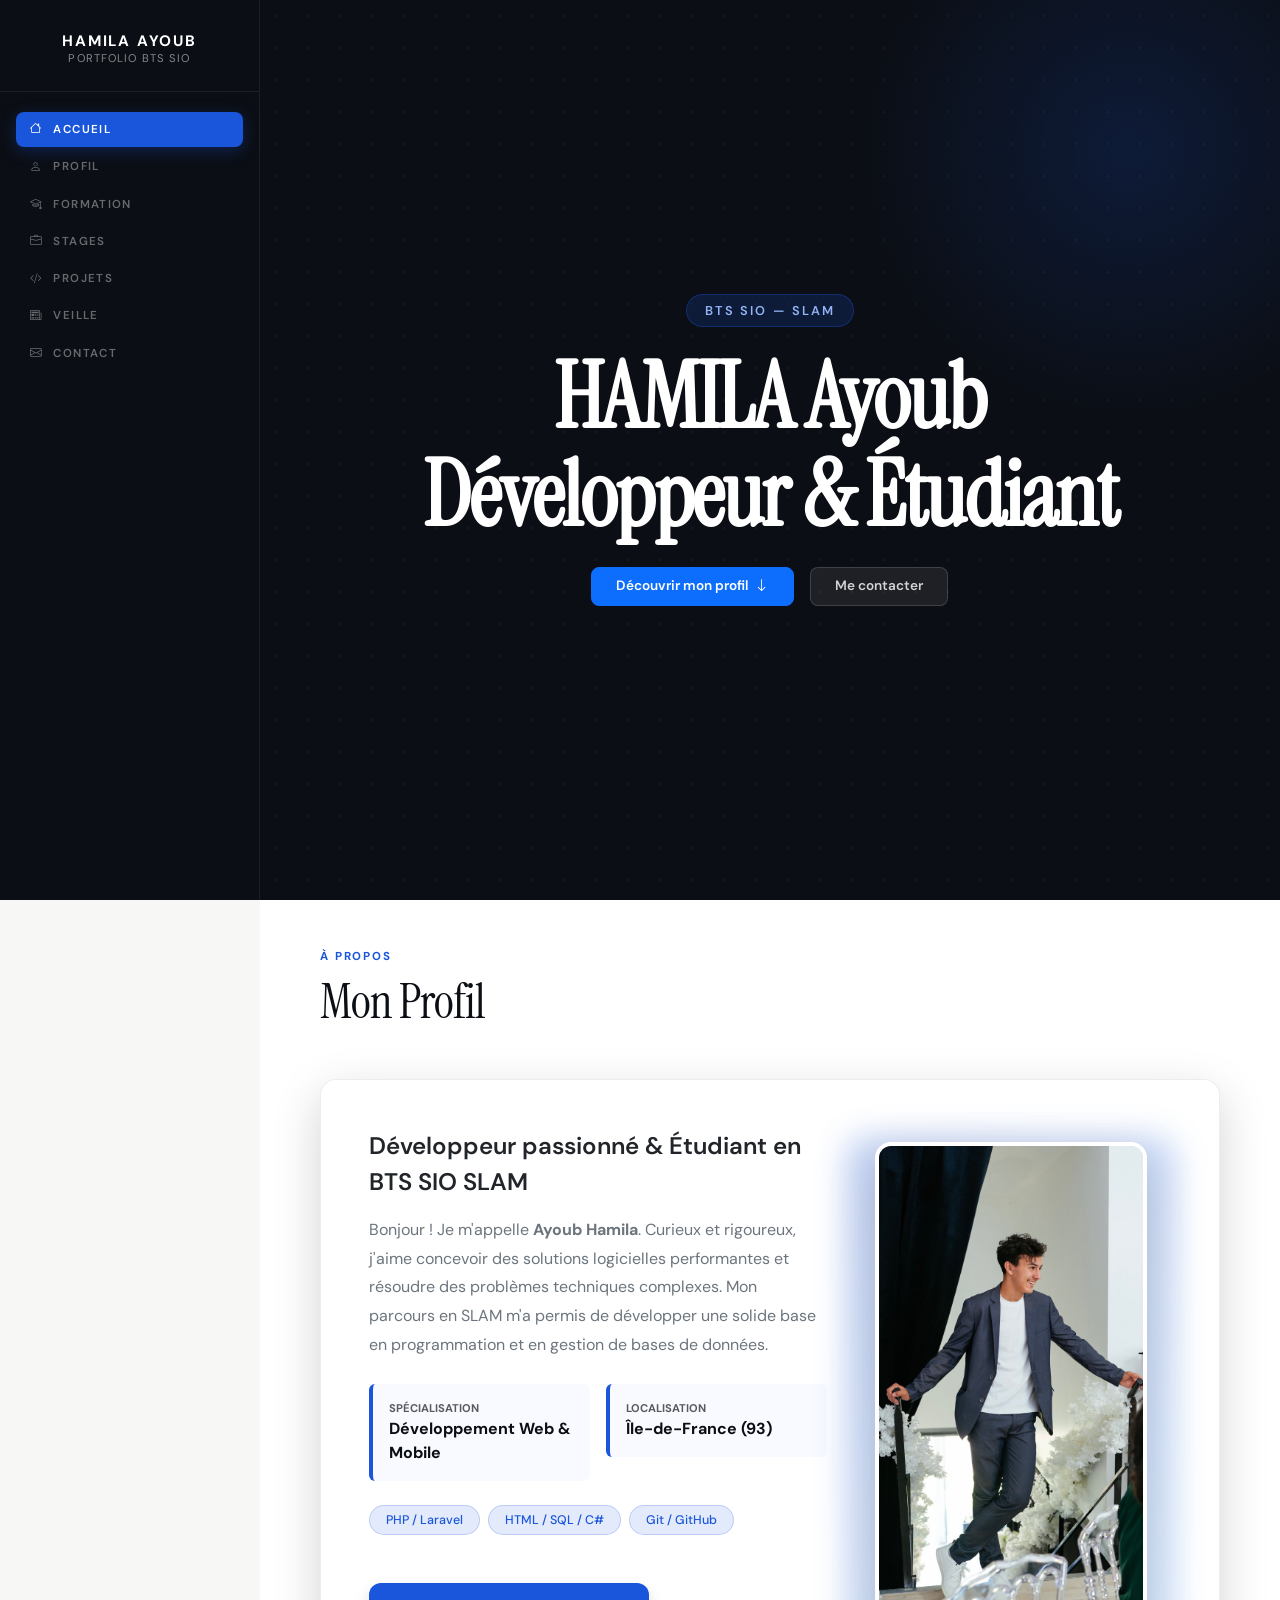
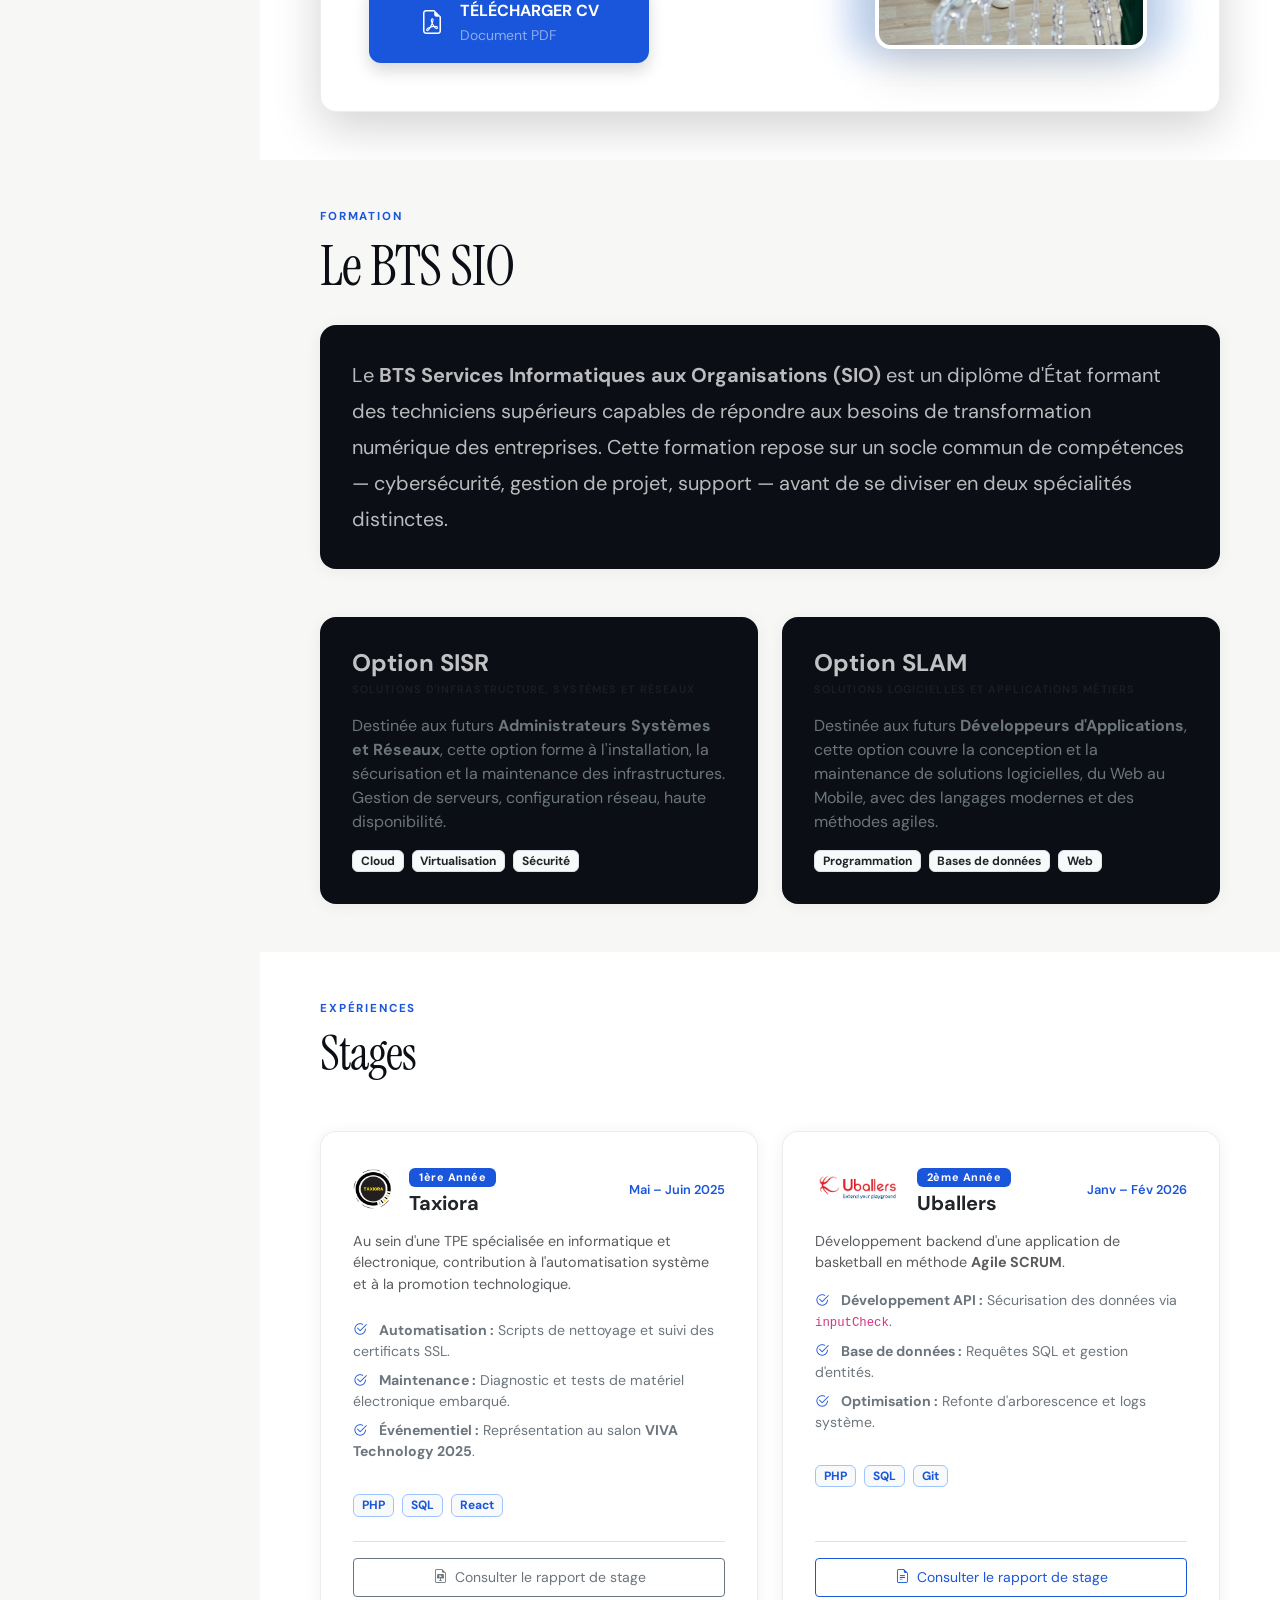
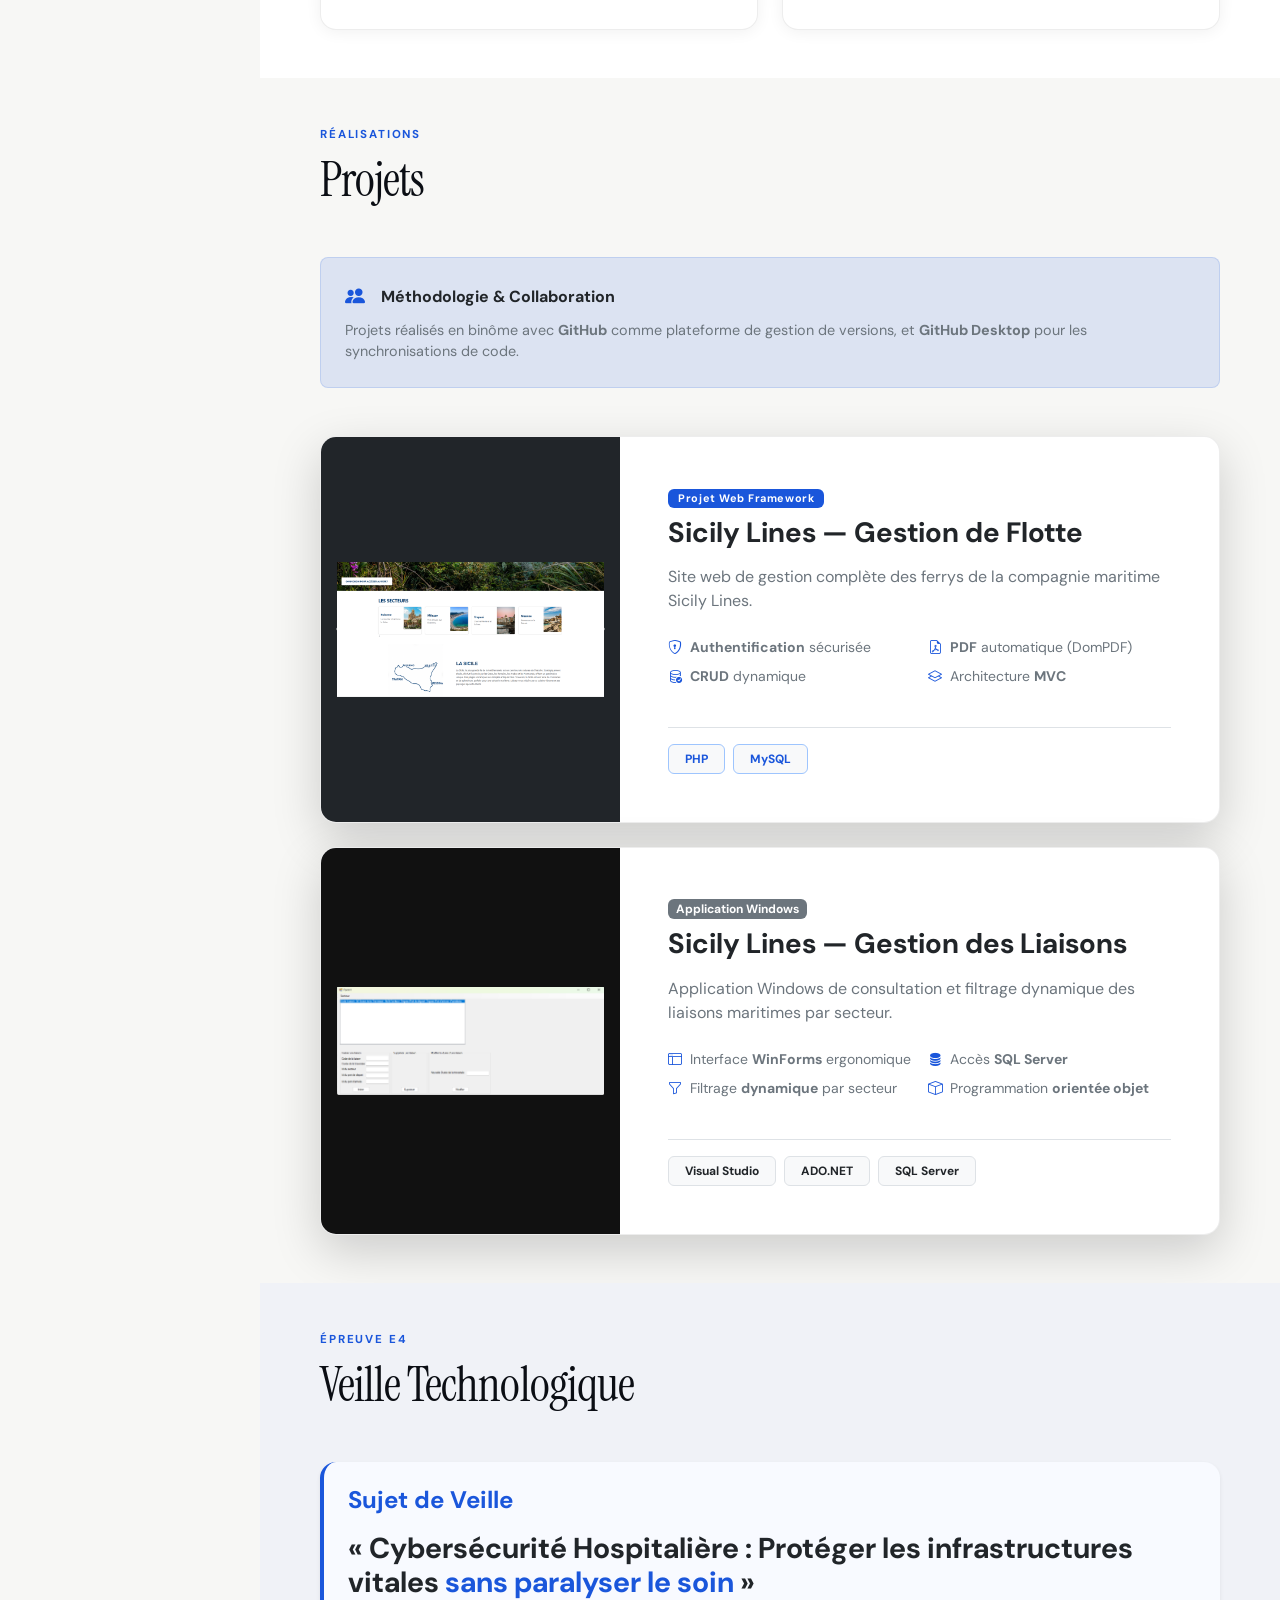
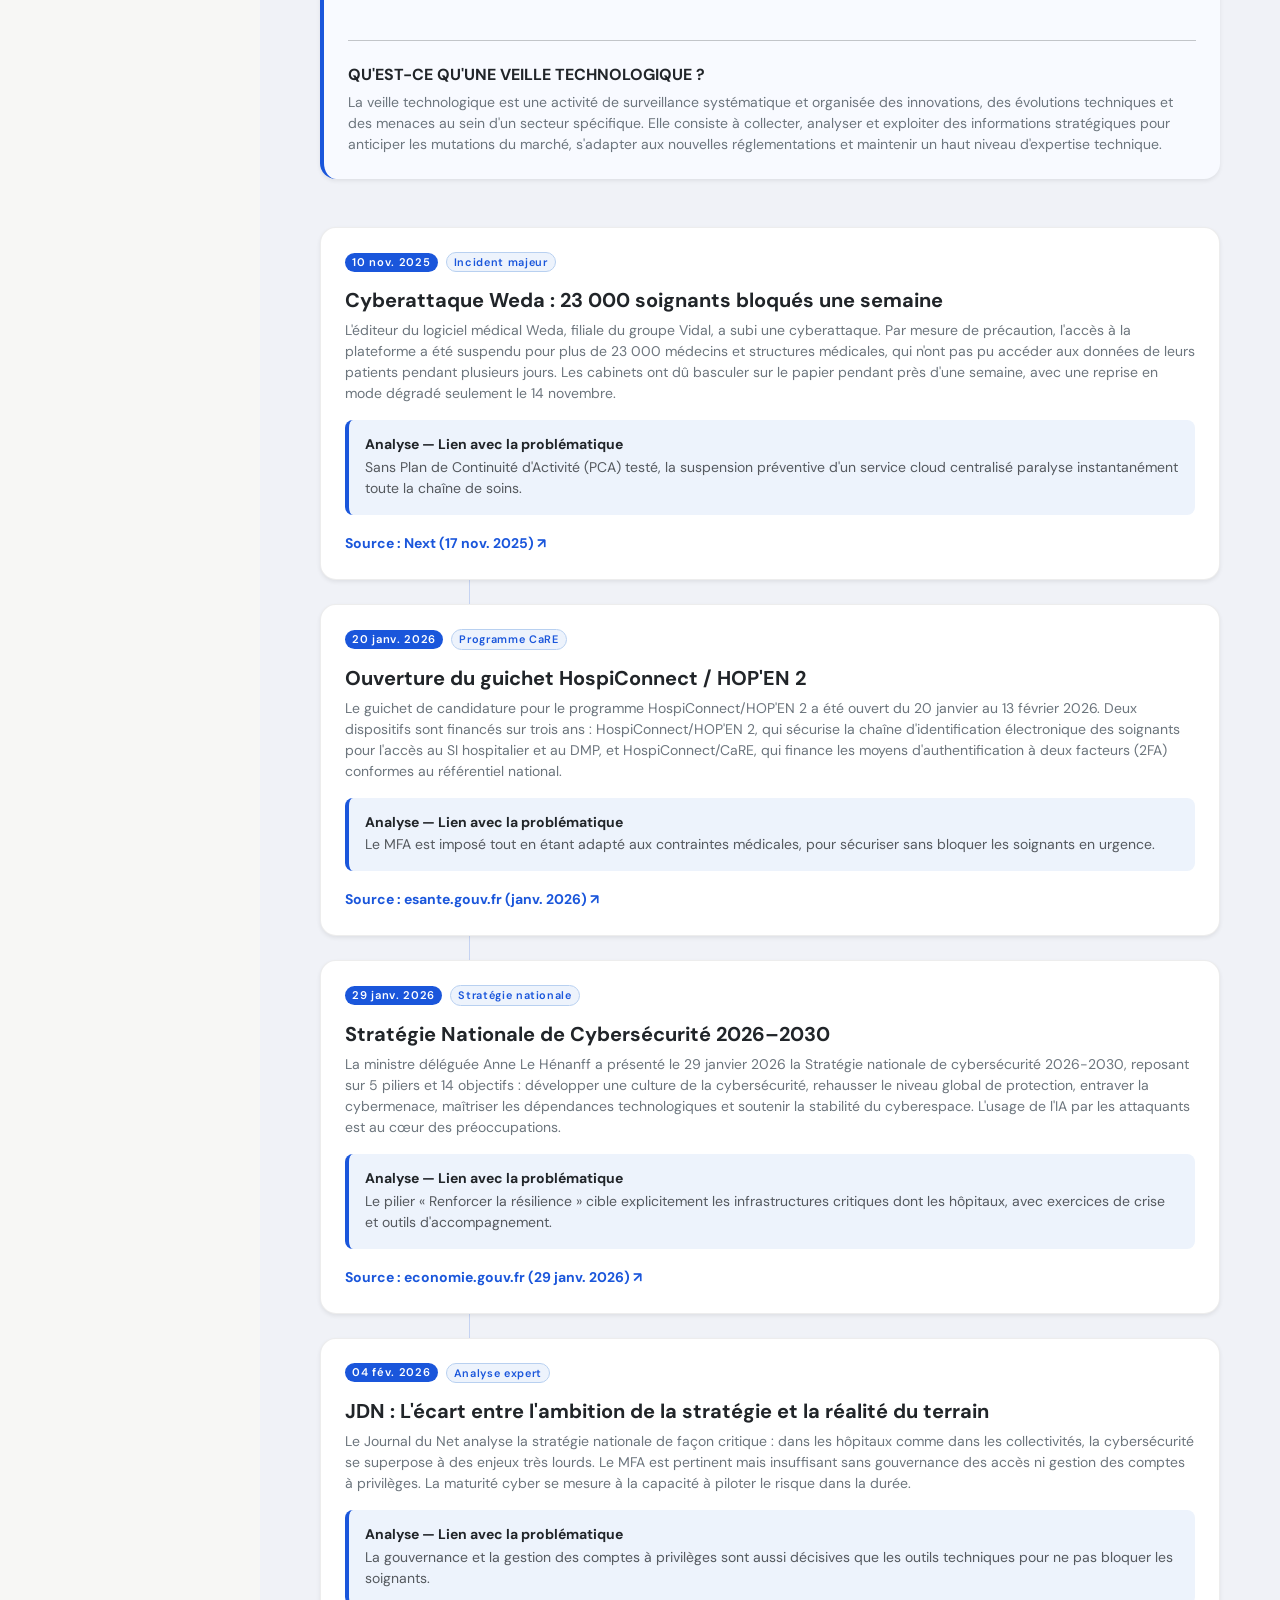
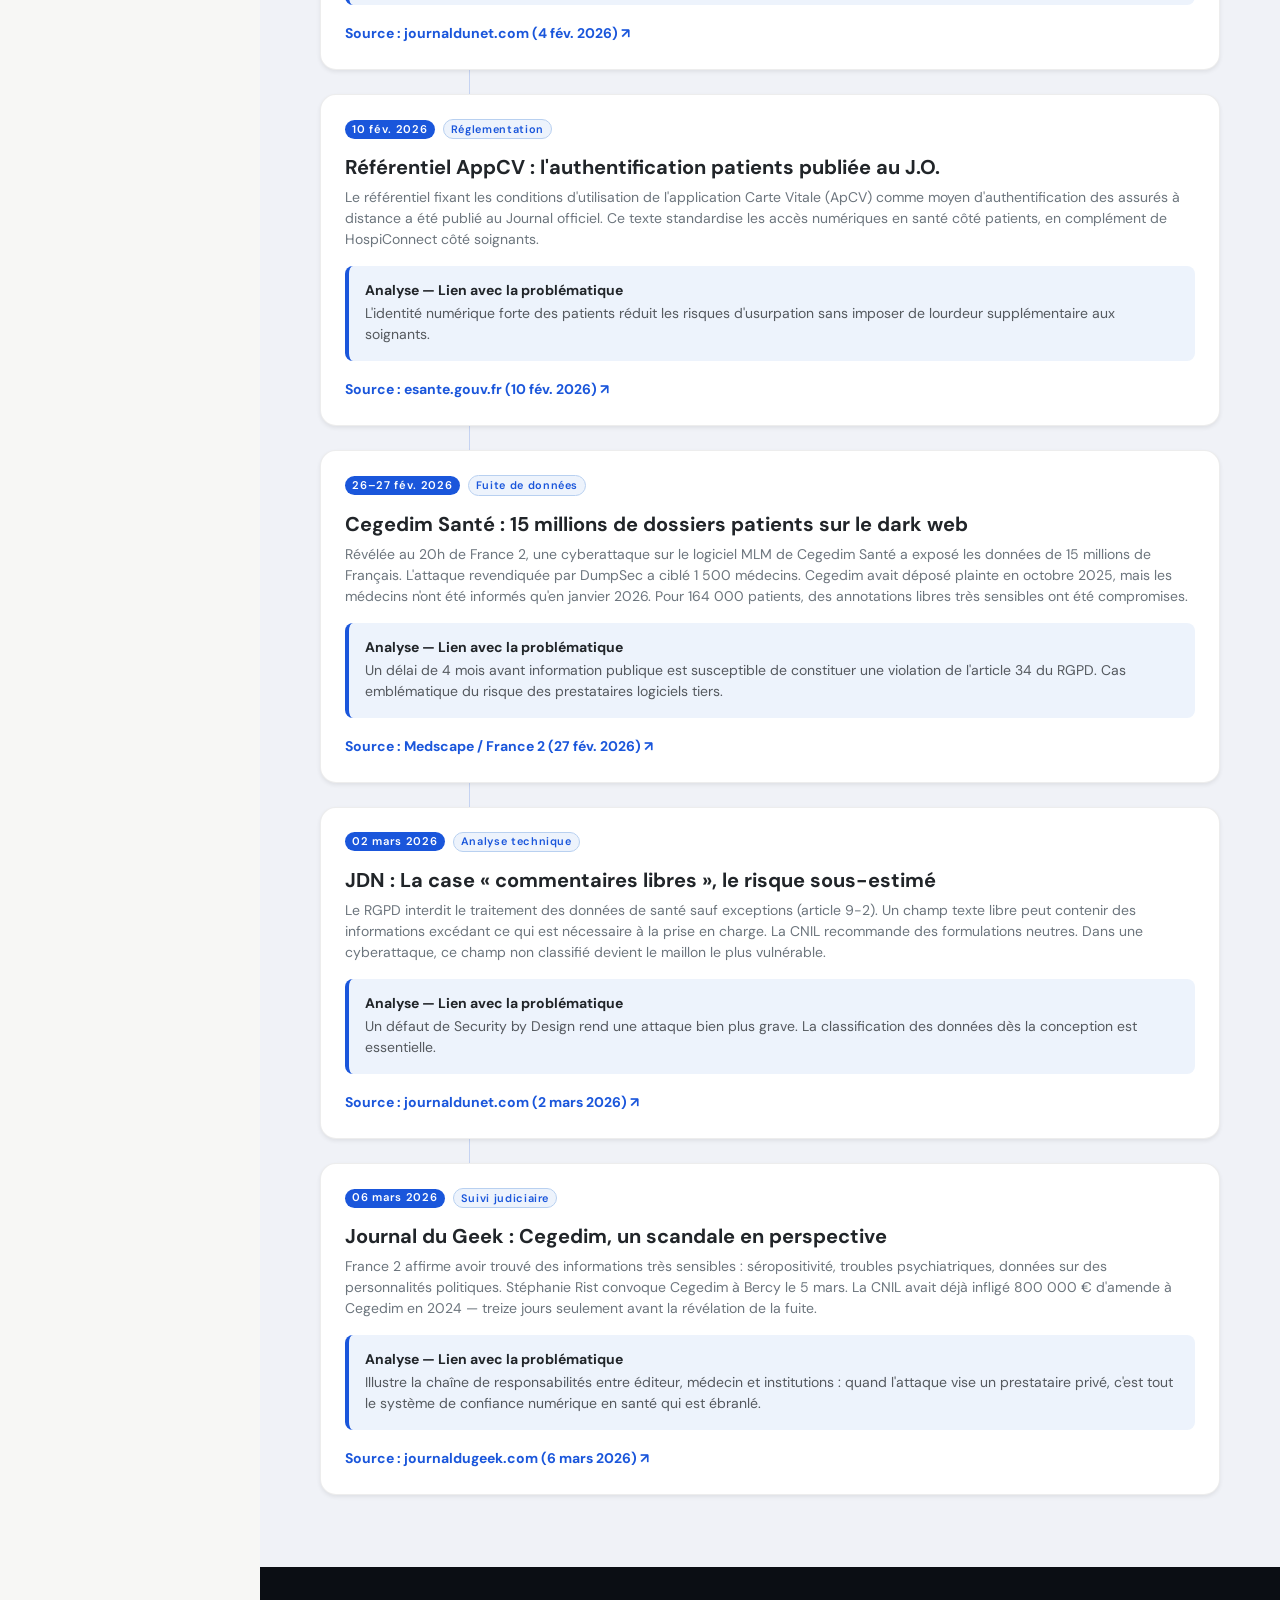
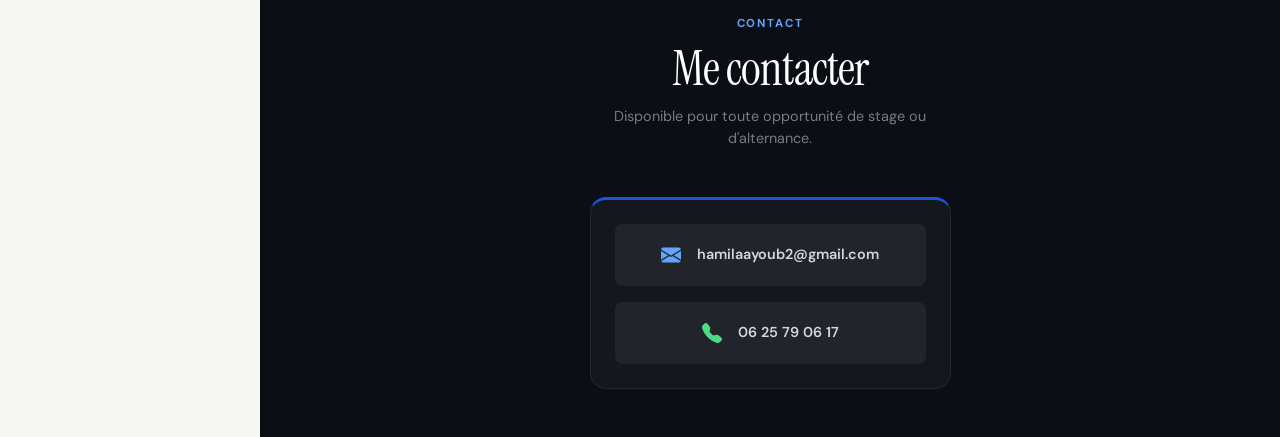
==== commit 9fe5d8e9: "Update index.html" ====
--- a/index.html
+++ b/index.html
@@ -85,7 +85,7 @@
                                 <div class="mb-5">
                                     <div class="d-flex flex-wrap gap-2">
                                         <span class="badge rounded-pill bg-primary-subtle text-primary border border-primary-subtle px-3 py-2">PHP / Laravel</span>
-                                        <span class="badge rounded-pill bg-primary-subtle text-primary border border-primary-subtle px-3 py-2">HTML / SQL</span>
+                                        <span class="badge rounded-pill bg-primary-subtle text-primary border border-primary-subtle px-3 py-2">HTML / SQL / C#</span>
                                         <span class="badge rounded-pill bg-primary-subtle text-primary border border-primary-subtle px-3 py-2">Git / GitHub</span>
                                     </div>
                                 </div>
@@ -629,4 +629,5 @@
 
 <script src="https://cdn.jsdelivr.net/npm/bootstrap@5.3.3/dist/js/bootstrap.bundle.min.js"></script>
 </body>
-</html>+
+</html>
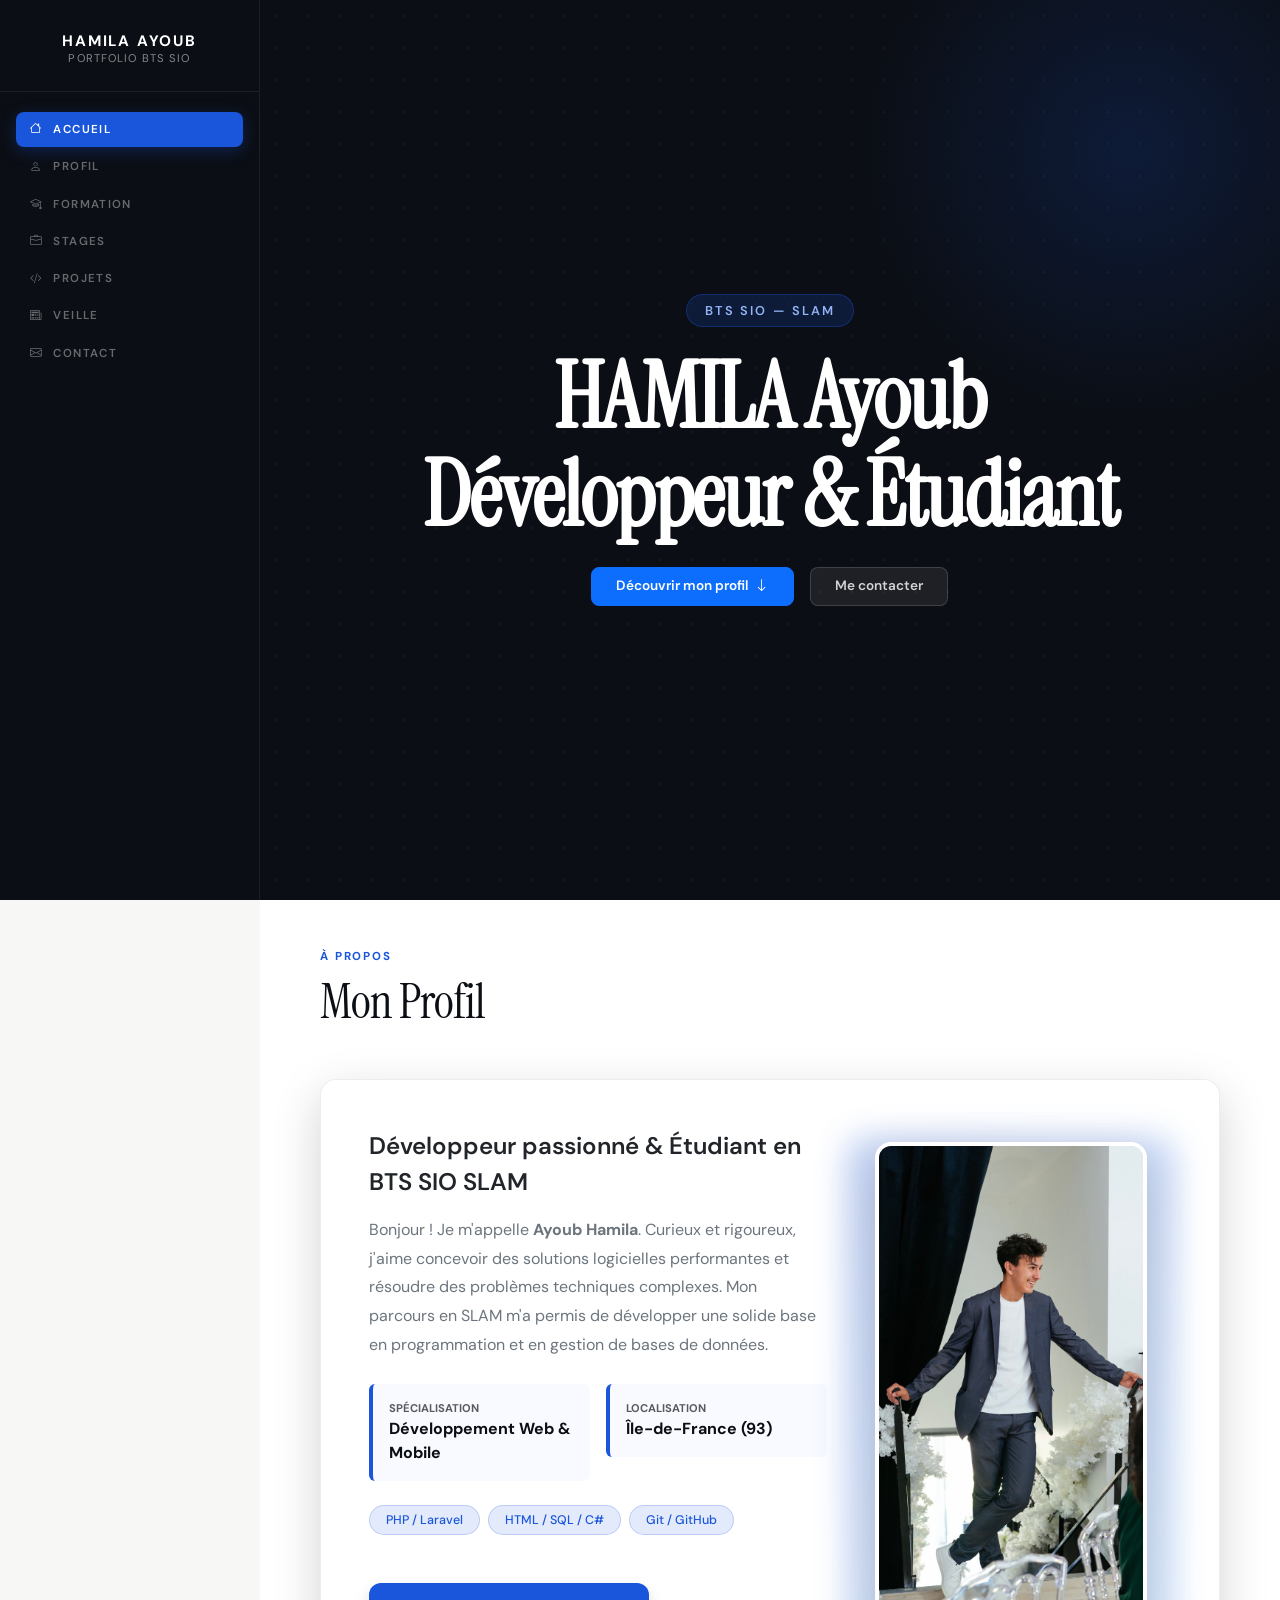
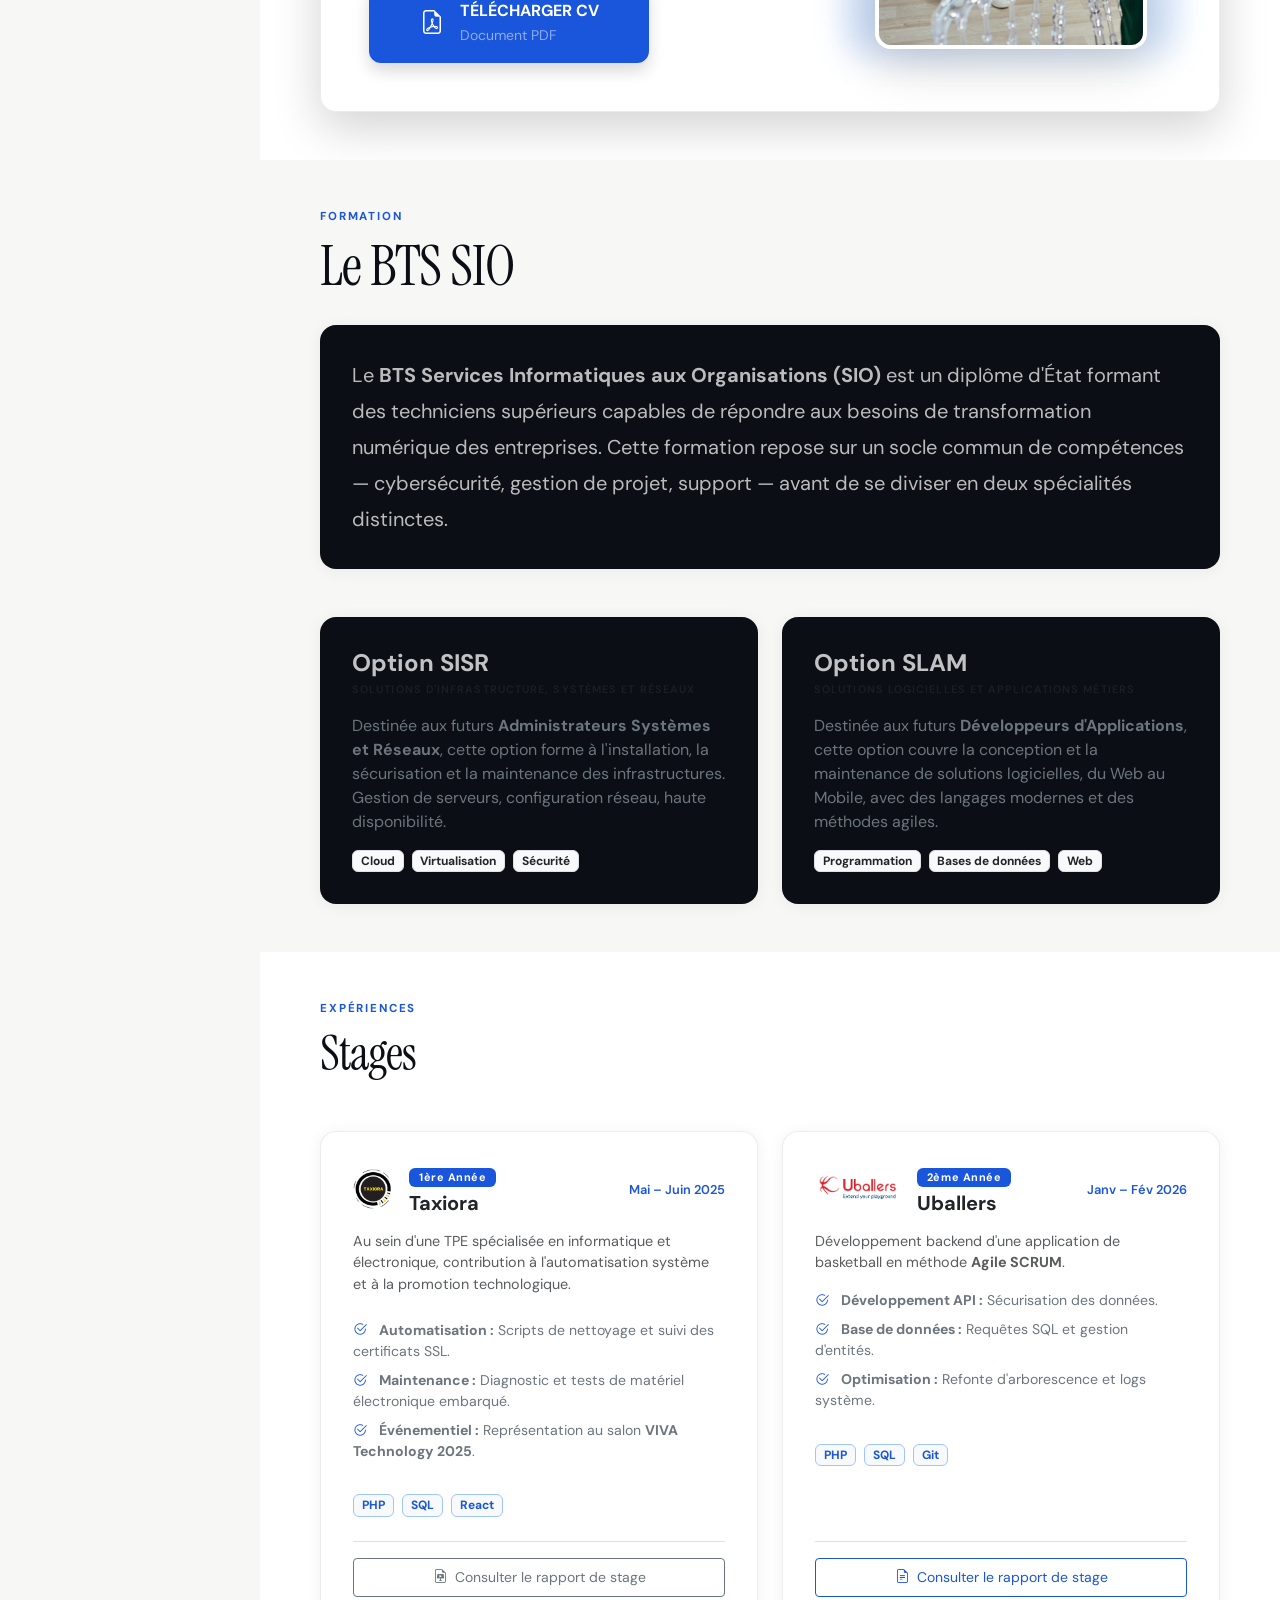
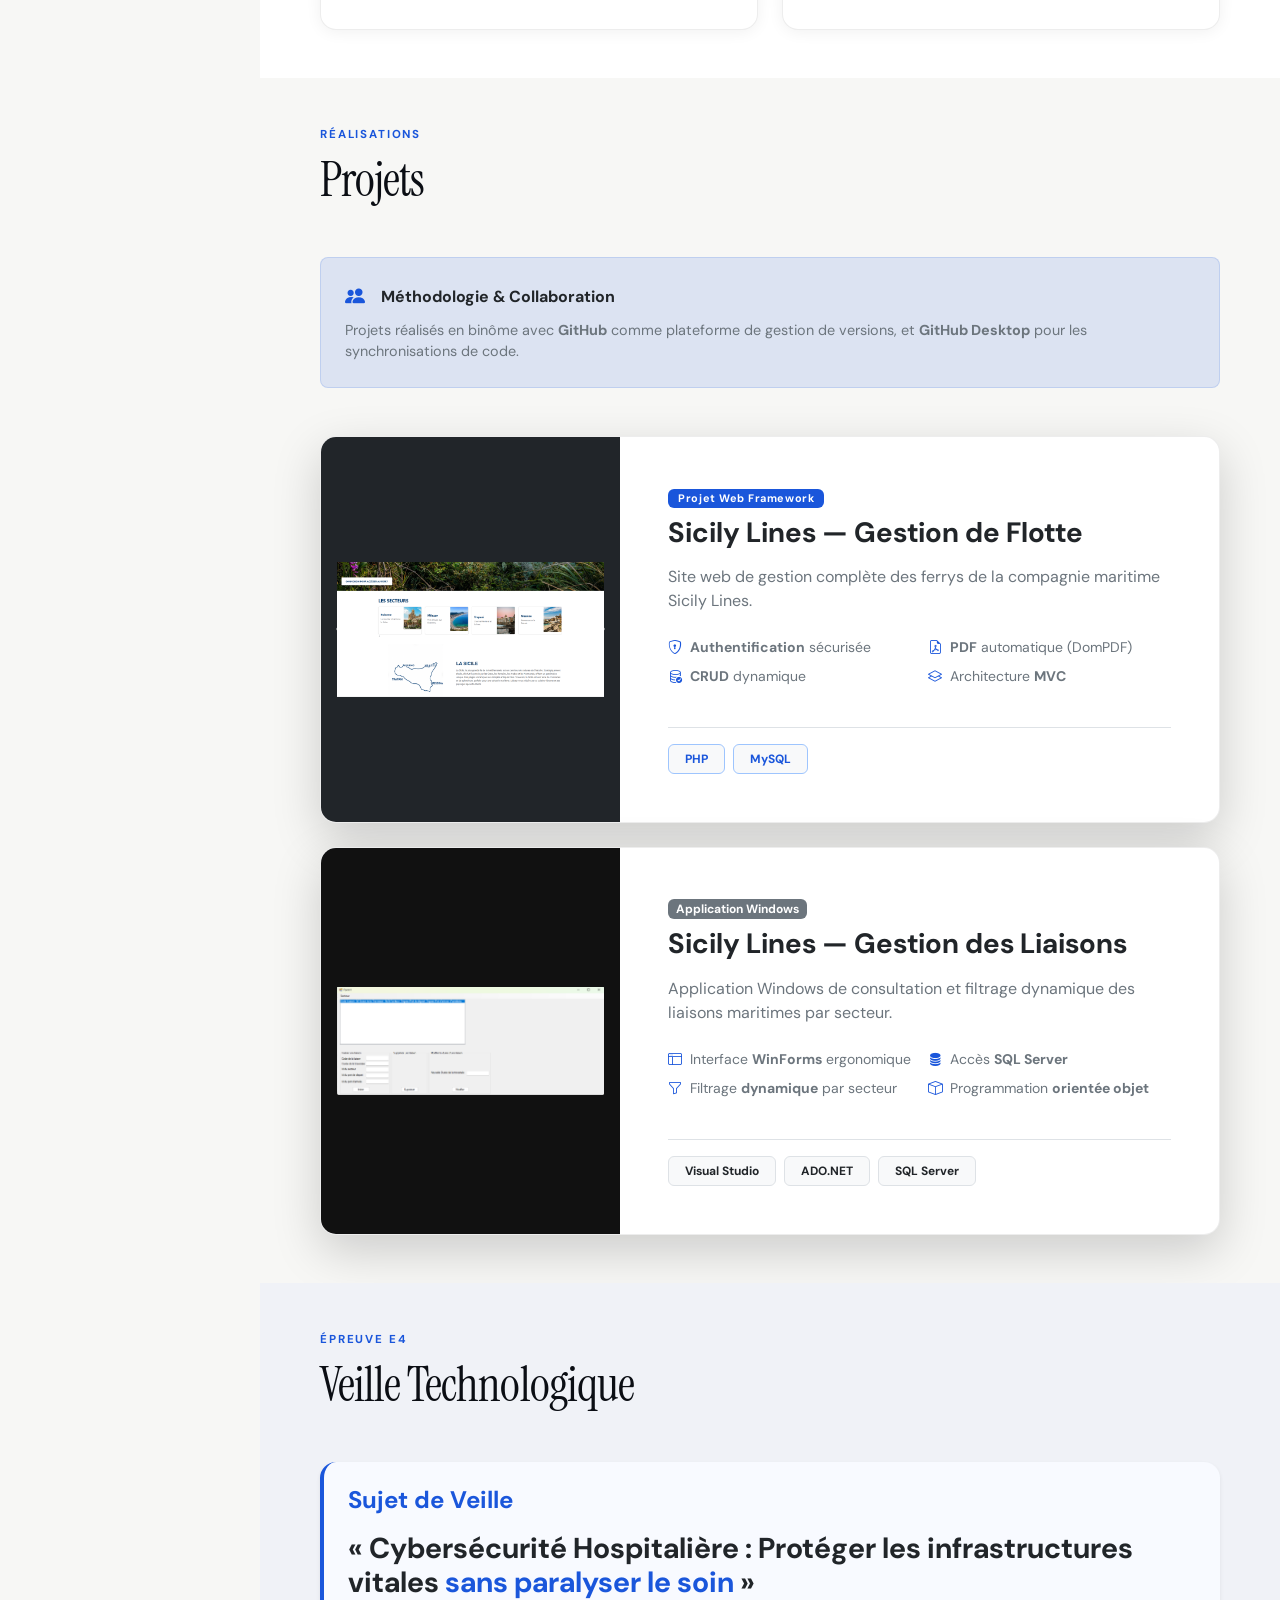
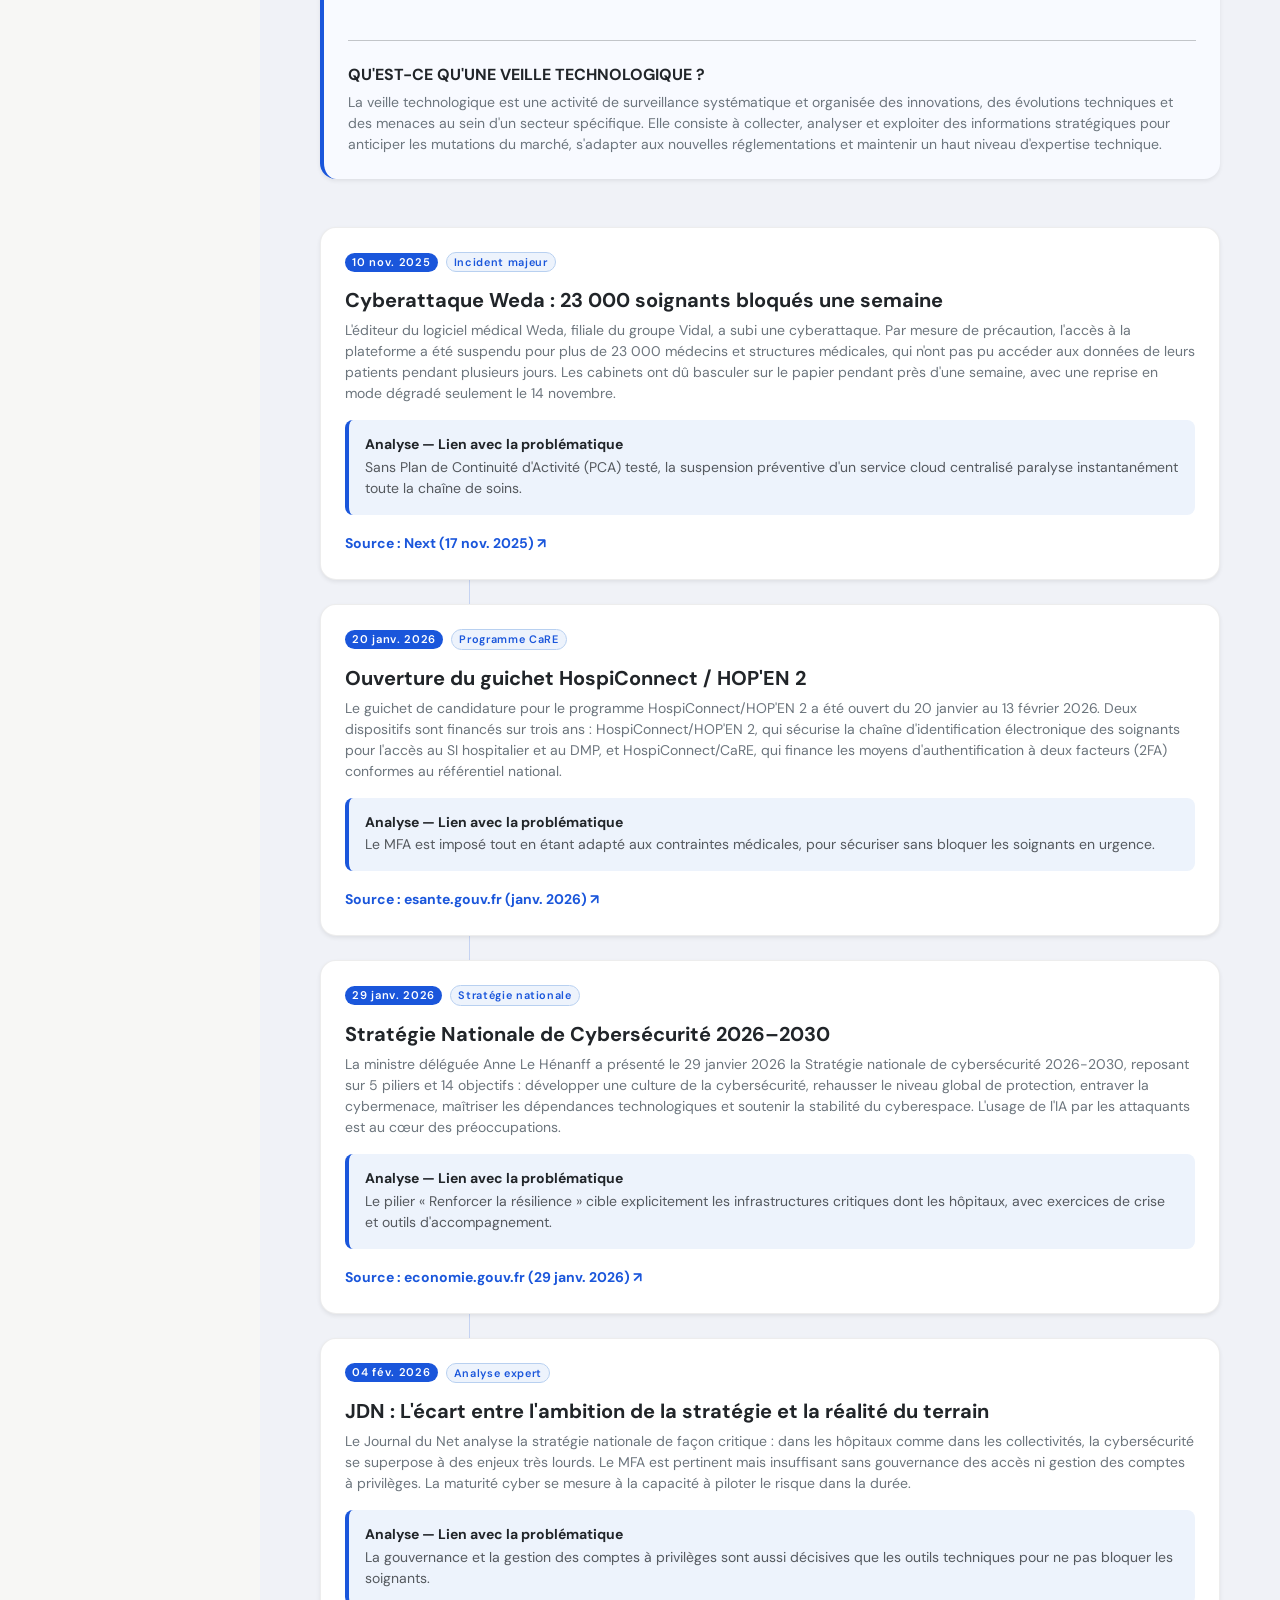
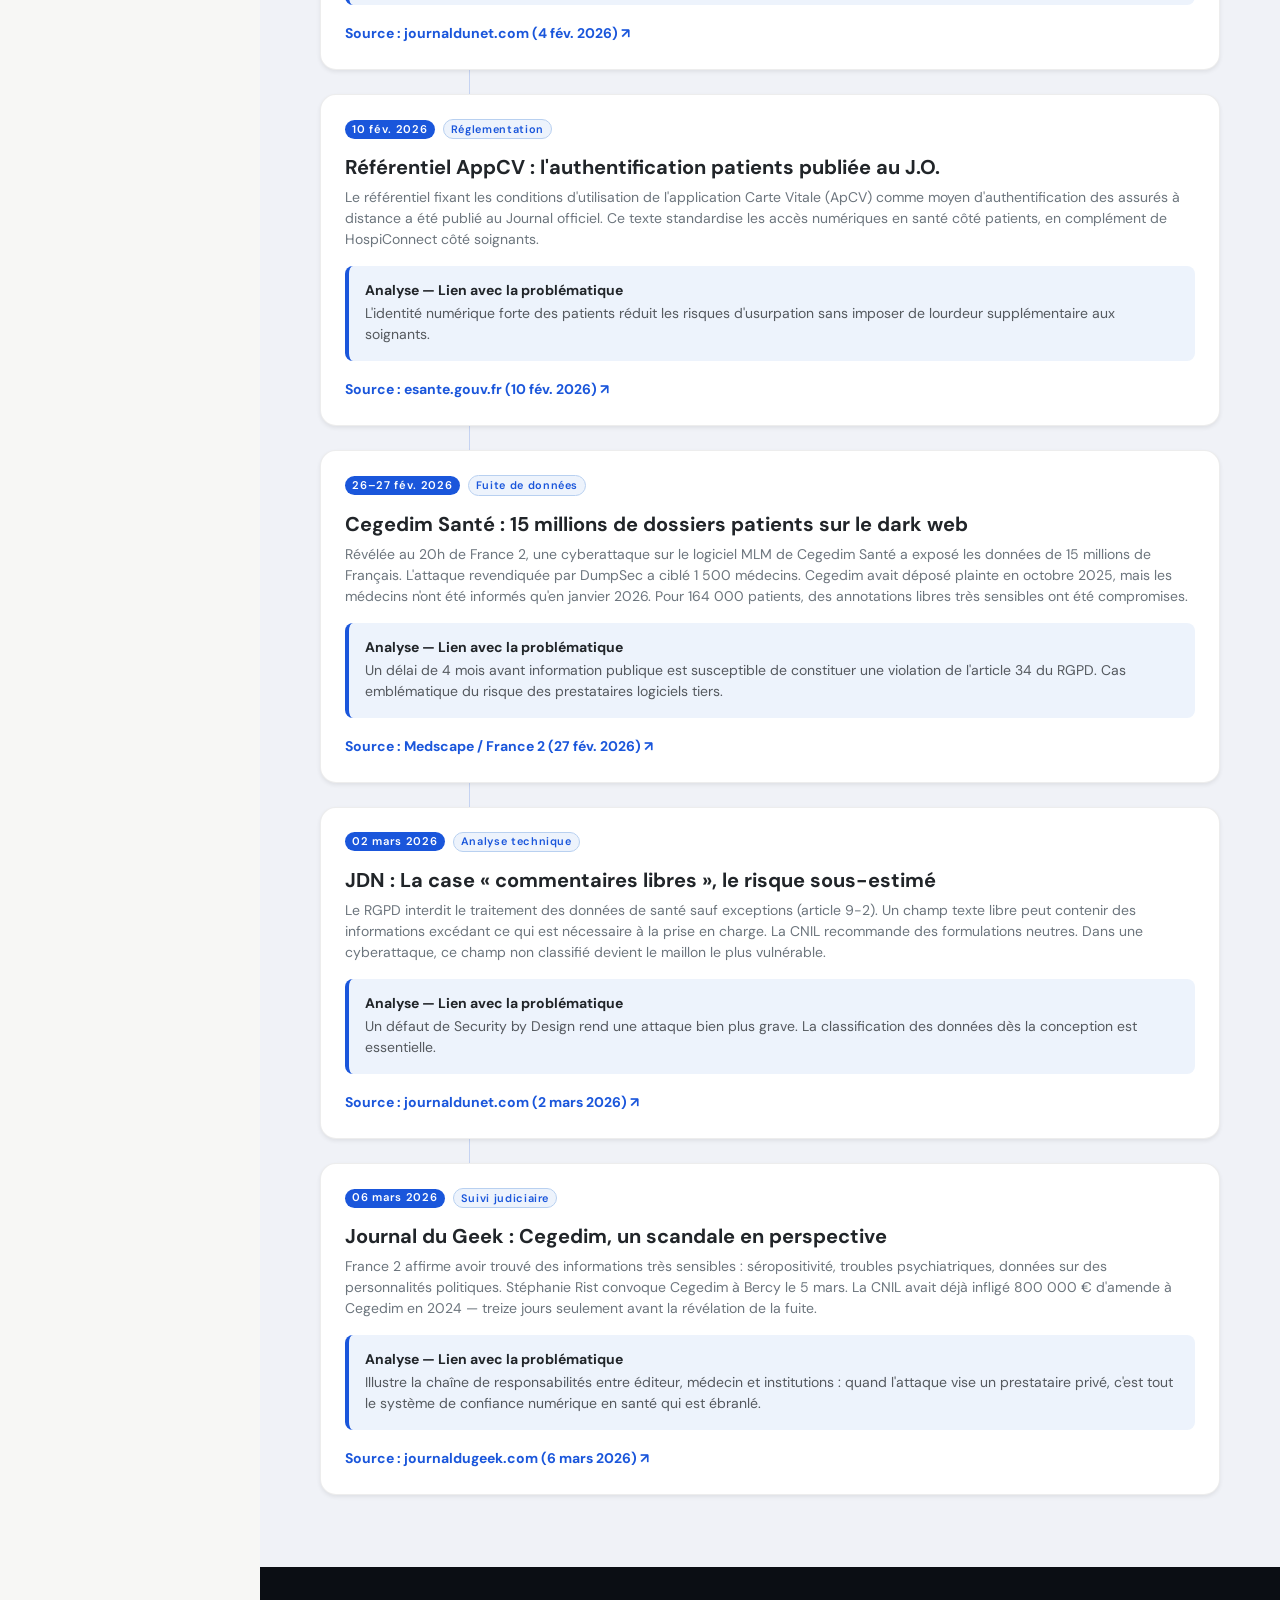
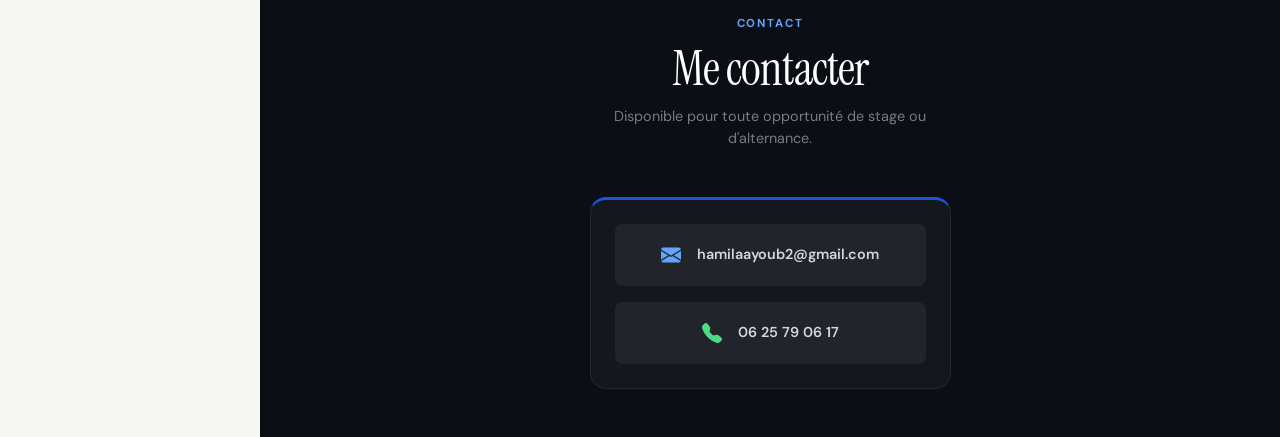
==== commit 9b54f96e: "Update index.html" ====
--- a/index.html
+++ b/index.html
@@ -90,7 +90,7 @@
                                     </div>
                                 </div>
 
-                                <a href="CV_Ayoub_Hamila.pdf" download="CV_Ayoub_Hamila.pdf"
+                                <a href="CV_Ayoub_hamila.pdf" download="CV_Ayoub_Hamila.pdf"
                                    class="p-3 border rounded text-center shadow text-decoration-none btn-cv-custom"
                                    style="width:280px; display:inline-block;">
                                     <div class="d-flex align-items-center justify-content-center">
@@ -237,7 +237,7 @@
                                 <ul class="list-unstyled mb-4">
                                     <li class="mb-2 text-secondary" style="font-size:0.88rem;">
                                         <i class="bi bi-check2-circle text-primary me-2"></i>
-                                        <strong>Développement API :</strong> Sécurisation des données via <code>inputCheck</code>.
+                                        <strong>Développement API :</strong> Sécurisation des données.
                                     </li>
                                     <li class="mb-2 text-secondary" style="font-size:0.88rem;">
                                         <i class="bi bi-check2-circle text-primary me-2"></i>
